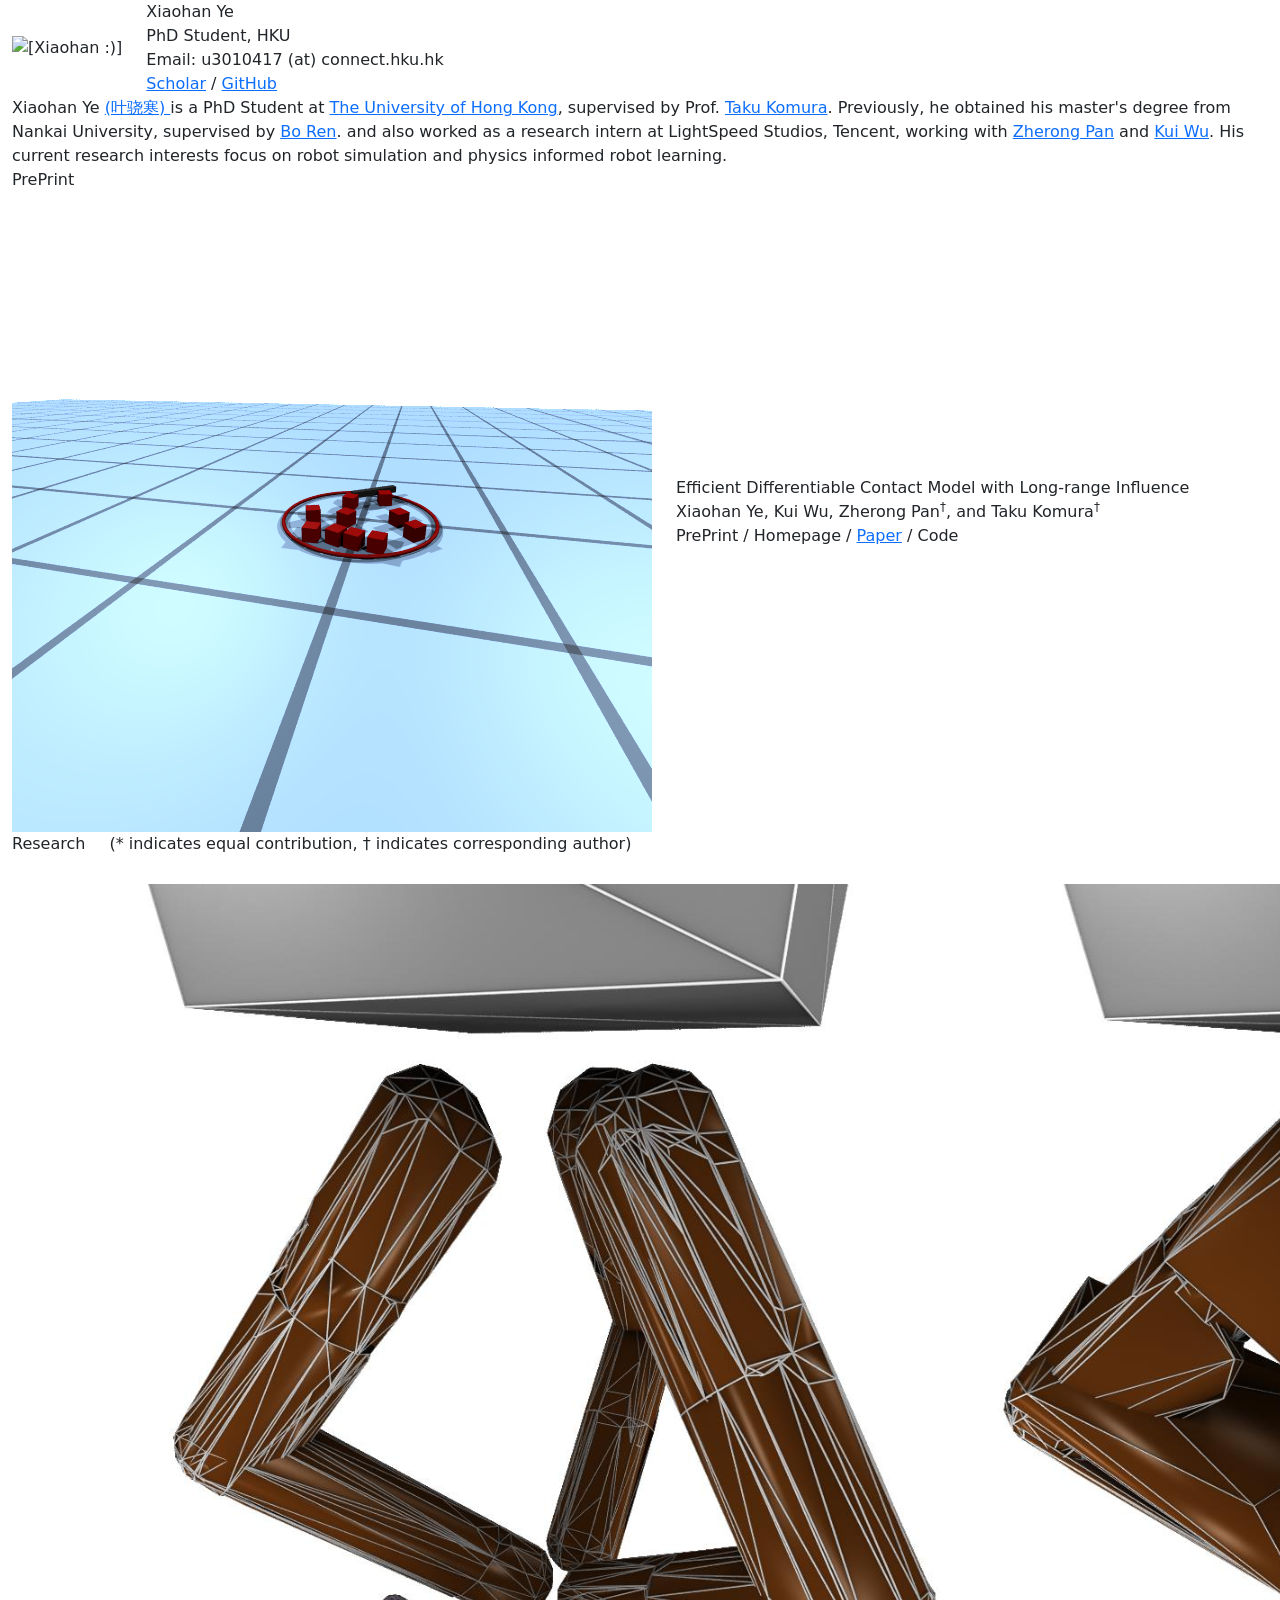
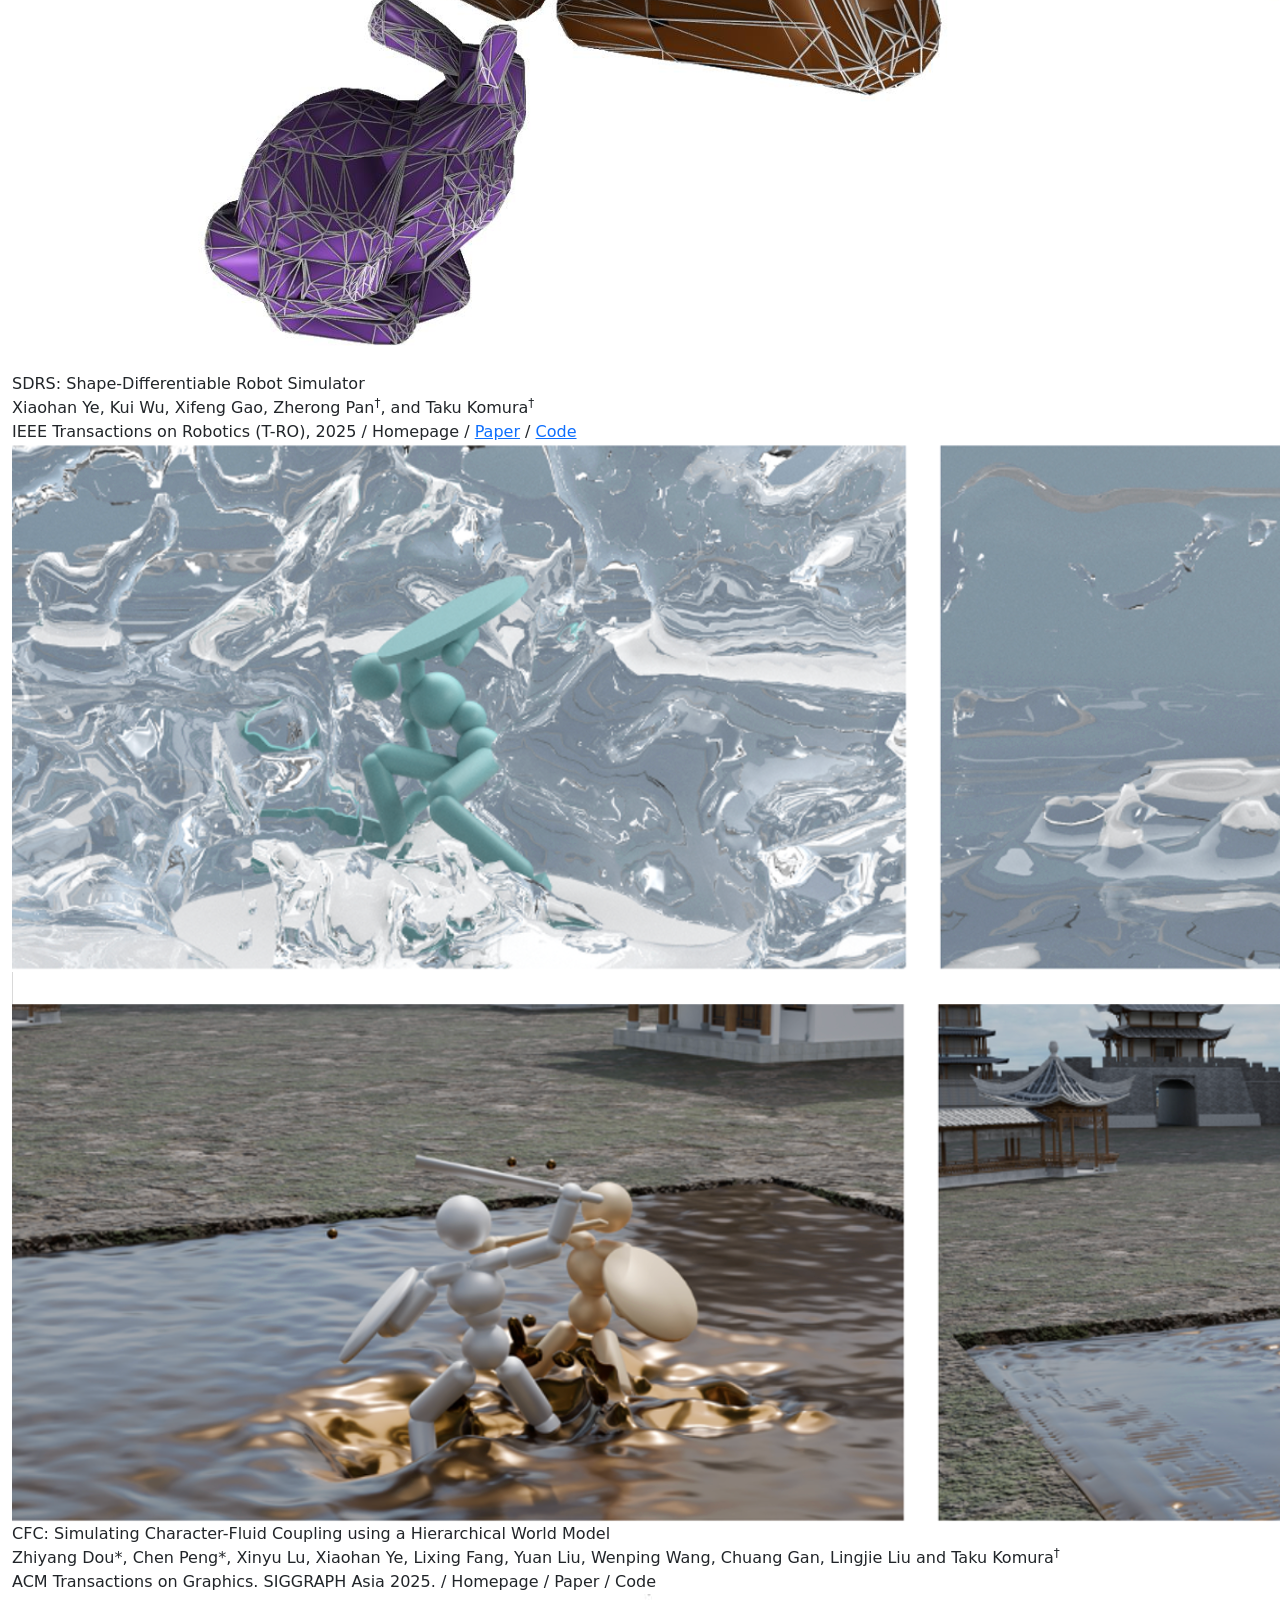
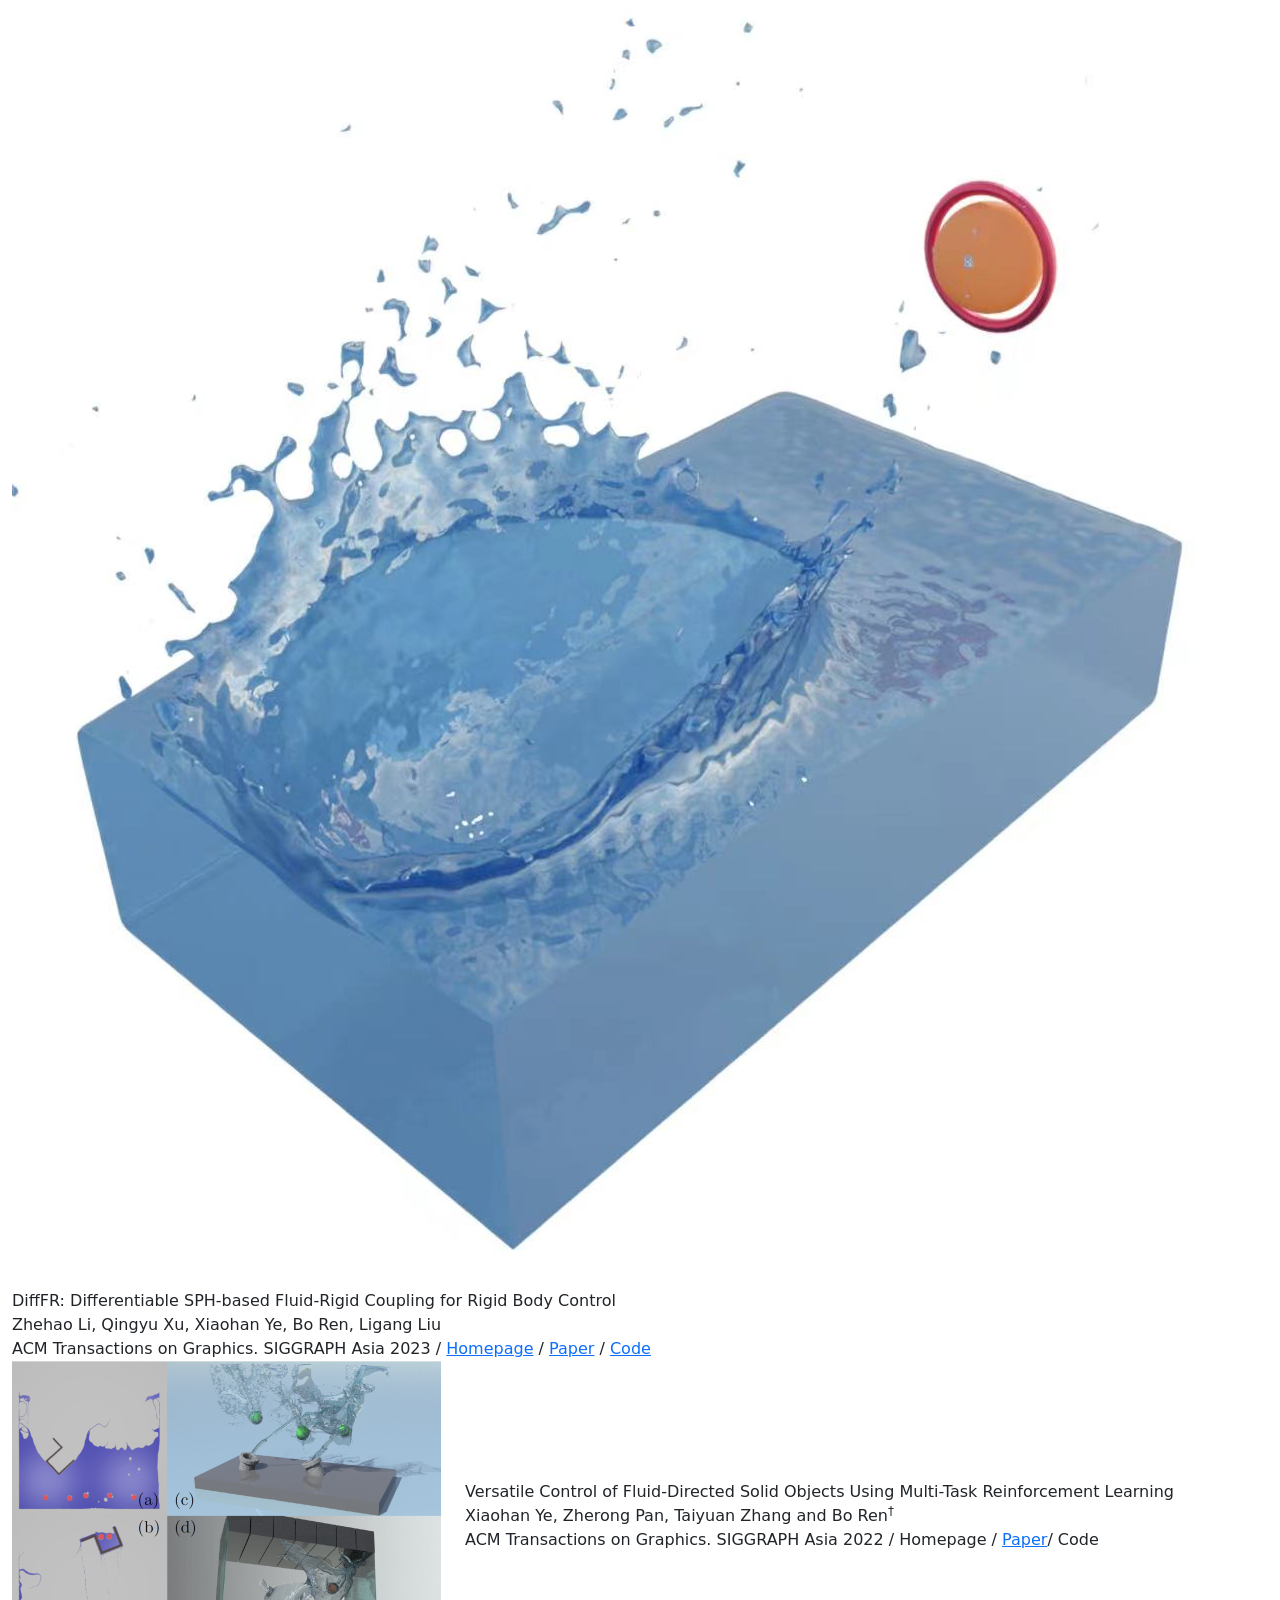
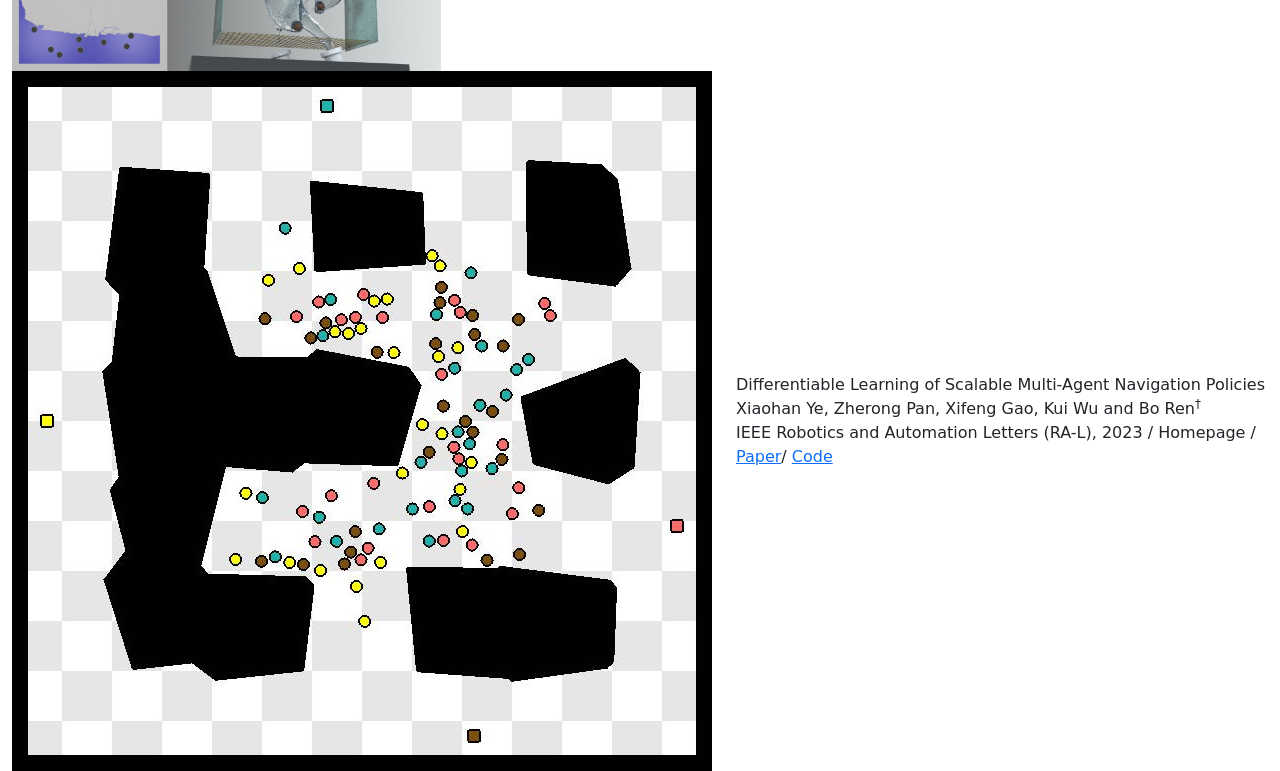
==== index.html @ a6c3bc92 "update" ====
<!doctype html>
<html lang="en">

<head>

  <!-- Required meta tags -->
  <meta charset="utf-8" />
  <!-- <meta http-equiv="X-UA-Compatible" content="IE=edge"> -->
  <meta name="viewport" content="width=device-width,initial-scale=1,shrink-to-fit=no">

  <meta name="description" content="Xiaohan Ye is a PhD Student at HKU.">
  <meta name="author" content="Xiaohan Ye">
  <meta name="keywords" content="Xiaohan Ye,Computer,Graphics,Machine,Learning,Physics,Robotics">

  <title>Xiaohan Ye</title>
<!-- Bootstrap CSS -->
  <link href="https://cdn.jsdelivr.net/npm/bootstrap@5.3.3/dist/css/bootstrap.min.css" rel="stylesheet" integrity="sha384-QWTKZyjpPEjISv5WaRU9OFeRpok6YctnYmDr5pNlyT2bRjXh0JMhjY6hW+ALEwIH" crossorigin="anonymous">

  <!-- Bootstrap Icons -->
  <link rel="stylesheet" href="https://cdn.jsdelivr.net/npm/bootstrap-icons@1.11.3/font/bootstrap-icons.min.css">

  <!-- Academicons -->
  <link rel="stylesheet" href="https://cdn.jsdelivr.net/gh/jpswalsh/academicons@1/css/academicons.min.css">

  <!-- My CSS -->
  <link href="css/style.css" rel="stylesheet">

  <!-- Bootstrap JS -->
  <script src="https://cdn.jsdelivr.net/npm/bootstrap@5.3.3/dist/js/bootstrap.bundle.min.js" integrity="sha384-YvpcrYf0tY3lHB60NNkmXc5s9fDVZLESaAA55NDzOxhy9GkcIdslK1eN7N6jIeHz" crossorigin="anonymous"></script>

  <!-- clipboard.js -->
  <script src="https://cdn.jsdelivr.net/npm/clipboard@2.0.11/dist/clipboard.min.js"></script>
</head>

<body>

  <div class="container-fluid">

    <!-- Home -->
    <div class="sec-wrapper home-wrapper" id="home">
      <div class="row align-items-center">
        <div class="col-sm-auto col-wrapper">
          <div id="profile-credit" class="picture">
            <img id="profile" src="assets/profile/pcxh1.webp" class="img-responsive" alt="[Xiaohan :)]"/>
            <!-- <div id="credit" class="credit">Photo by Lijie Chen</div> -->
          </div>
        </div>
        <div class="col-sm col-wrapper">
          <div class="description">
            <div class="name">Xiaohan Ye</div>
            <div>PhD Student, HKU</div>
            <div>Email: u3010417 (at) connect.hku.hk</div>
            <div class="social">
              <a href="https://scholar.google.com/citations?user=qlCkxlgAAAAJ&hl=zh-CN">Scholar</a> /
              <a href="https://github.com/XiaohanYE99">GitHub</a> 
            </div>
          </div>
        </div>
      </div>
    </div>
    <!-- Home -->

    <!-- Bio -->
    <div class="sec-wrapper bio-wrapper" id="bio">
      <!-- <div class="row section-head">
        <div class="col col-wrapper">
          <div class="section-title">Biography</div>
        </div>
      </div> -->
      <div class="row section-item">
        <div class="col col-wrapper">
          Xiaohan Ye
          <a class="info" data-bs-toggle="collapse" href="#name-content" id="name-trigger" title="Learn my name" onclick="return false">
            (<span class="zh-name">叶骁寒</span>)
          </a>
          is a PhD Student at <a href="https://www.hku.hk/">The University of Hong Kong</a>, 
          supervised by Prof. <a href="https://i.cs.hku.hk/~taku/">Taku Komura</a>.
          Previously, he obtained his master's degree from Nankai University, supervised by <a href="http://ren-bo.net/">Bo Ren</a>.
          and also worked as a research intern at LightSpeed Studios, Tencent, working with <a href="https://dyingbrain.github.io/">Zherong Pan</a>
          and <a href="https://kuiwuchn.github.io/">Kui Wu</a>.
          His current research interests focus on robot simulation and physics informed robot learning.
        </div>
      </div>
    </div>
    <!-- Bio -->

    <!-- PrePrint -->
    <div class="sec-wrapper pub-wrapper" id="pub">

      <div class="row section-head">
        <div class="col-md-auto col-wrapper">
          <div class="section-title">PrePrint</div>
        </div>
      </div>
    <!-- begin -->
      <div class="section-item">
        <div class="row align-items-center">
          <div class="col-xs-12 col-md-auto col-wrapper">
            <div class="figure">
                <img src="assets/LRI/LRI.webp" alt="[LRI]">
            </div>
          </div>
          <div class="col-xs-12 col-md col-wrapper">
            <div class="title">
                Efficient Differentiable Contact Model with Long-range Influence
            </div>
            <div class="link">
              <span class="venue">Xiaohan Ye</span>,
              Kui Wu,
              Zherong Pan<sup>†</sup>,
              and 
              Taku Komura<sup>†</sup>
            </div>
            <div class="link">
              <span class="venue">PrePrint</span> /
              Homepage /
              <a href="https://arxiv.org/abs/2509.20917">Paper</a> /
              Code
            </div>
          </div>
        </div>
      </div>
      <!-- end -->

    <!-- Research -->
    <div class="sec-wrapper pub-wrapper" id="pub">

      <div class="row section-head">
        <div class="col-md-auto col-wrapper">
          <div class="section-title">Research</div>
        </div>
        <div class="col-md section-sub col-wrapper">
          (* indicates equal contribution, † indicates corresponding author)
        </div>
      </div>

      <!-- begin -->
      <div class="section-item">
        <div class="row align-items-center">
          <div class="col-xs-12 col-md-auto col-wrapper">
            <div class="figure">
                <img src="assets/SDRS/SDRS.webp" alt="[SDRS]">
            </div>
          </div>
          <div class="col-xs-12 col-md col-wrapper">
            <div class="title">
                SDRS: Shape-Differentiable Robot Simulator
            </div>
            <div class="link">
              <span class="venue">Xiaohan Ye</span>,
              Kui Wu,
              Xifeng Gao,
              Zherong Pan<sup>†</sup>,
              and 
              Taku Komura<sup>†</sup>
            </div>
            <div class="link">
              <span class="venue">IEEE Transactions on Robotics (T-RO), 2025</span> /
              Homepage /
              <a href="https://arxiv.org/abs/2412.19127">Paper</a> /
              <a href="https://bitbucket.org/runningblade/libdifferentiable/src/ConvexHullPBAD/">Code</a>
            </div>
          </div>
        </div>
      </div>
      <!-- end -->

      <!-- begin -->
      <div class="section-item">
        <div class="row align-items-center">
          <div class="col-xs-12 col-md-auto col-wrapper">
            <div class="figure">
                <img src="assets/CFC/CFC.webp" alt="[CFC]">
            </div>
          </div>
          <div class="col-xs-12 col-md col-wrapper">
            <div class="title">
                CFC: Simulating Character-Fluid Coupling using a Hierarchical World Model
            </div>
            <div class="link">
              Zhiyang Dou*, Chen Peng*, Xinyu Lu, <span class="venue">Xiaohan Ye</span>, Lixing Fang, Yuan Liu, Wenping Wang, Chuang Gan, Lingjie Liu
              and Taku Komura<sup>†</sup>
            </div>
            <div class="link">
              <span class="venue">ACM Transactions on Graphics. SIGGRAPH Asia 2025.</span> /
              Homepage /
              Paper /
              Code
            </div>
          </div>
        </div>
      </div>
      <!-- end -->

      <!-- begin -->
      <div class="section-item">
        <div class="row align-items-center">
          <div class="col-xs-12 col-md-auto col-wrapper">
            <div class="figure">
                <img src="assets/DIFFFR/tt.webp" alt="[DIFFFR]">
            </div>
          </div>
          <div class="col-xs-12 col-md col-wrapper">
            <div class="title">
                DiffFR: Differentiable SPH-based Fluid-Rigid Coupling for Rigid Body Control
            </div>
            <div class="link">
              Zhehao Li, Qingyu Xu, <span class="venue">Xiaohan Ye</span>, Bo Ren, Ligang Liu
            </div>
            <div class="link">
              <span class="venue">ACM Transactions on Graphics. SIGGRAPH Asia 2023</span> /
              <a href="https://zhehaoli1999.github.io/DiffFR/">Homepage</a> /
              <a href="https://zhehaoli1999.github.io/DiffFR/files/DiffFR-compressed.pdf">Paper</a> /
              <a href="https://github.com/zhehaoli1999/DiffFR">Code</a>
            </div>
          </div>
        </div>
      </div>
      <!-- end -->

      <!-- begin -->
      <div class="section-item">
        <div class="row align-items-center">
          <div class="col-xs-12 col-md-auto col-wrapper">
            <div class="figure">
                <img src="assets/FluidRL/tt.png" alt="[FLUID]">
            </div>
          </div>
          <div class="col-xs-12 col-md col-wrapper">
            <div class="title">
                Versatile Control of Fluid-Directed Solid Objects Using Multi-Task Reinforcement Learning
            </div>
            <div class="link">
              <span class="venue">Xiaohan Ye</span>, Zherong Pan, Taiyuan Zhang 
              and Bo Ren<sup>†</sup>
            </div>
            <div class="link">
              <span class="venue">ACM Transactions on Graphics. SIGGRAPH Asia 2022</span> /
              Homepage /
              <a href="FluidRL/yxh_2022tog.pdf" target="_blank">Paper</a>/
              Code
            </div>
          </div>
        </div>
      </div>
      <!-- end -->

      <!-- begin -->
      <div class="section-item">
        <div class="row align-items-center">
          <div class="col-xs-12 col-md-auto col-wrapper">
            <div class="figure">
                <img src="assets/DIFFMA/yxh_RAL2023.webp" alt="[DIFFMA]">
            </div>
          </div>
          <div class="col-xs-12 col-md col-wrapper">
            <div class="title">
              Differentiable Learning of Scalable Multi-Agent Navigation Policies
            </div>
            <div class="link">
              <span class="venue">Xiaohan Ye</span>, Zherong Pan, Xifeng Gao, Kui Wu 
              and Bo Ren<sup>†</sup>
            </div>
            <div class="link">
              <span class="venue">IEEE Robotics and Automation Letters (RA-L), 2023</span> /
              Homepage /
              <a href="DIFFMA/yxh_RAL2023.pdf" target="_blank">Paper</a>/
              <a href="https://github.com/XiaohanYE99/kernel-based-navigation">Code</a>
            </div>
          </div>
        </div>
      </div>
      <!-- end -->
</body>
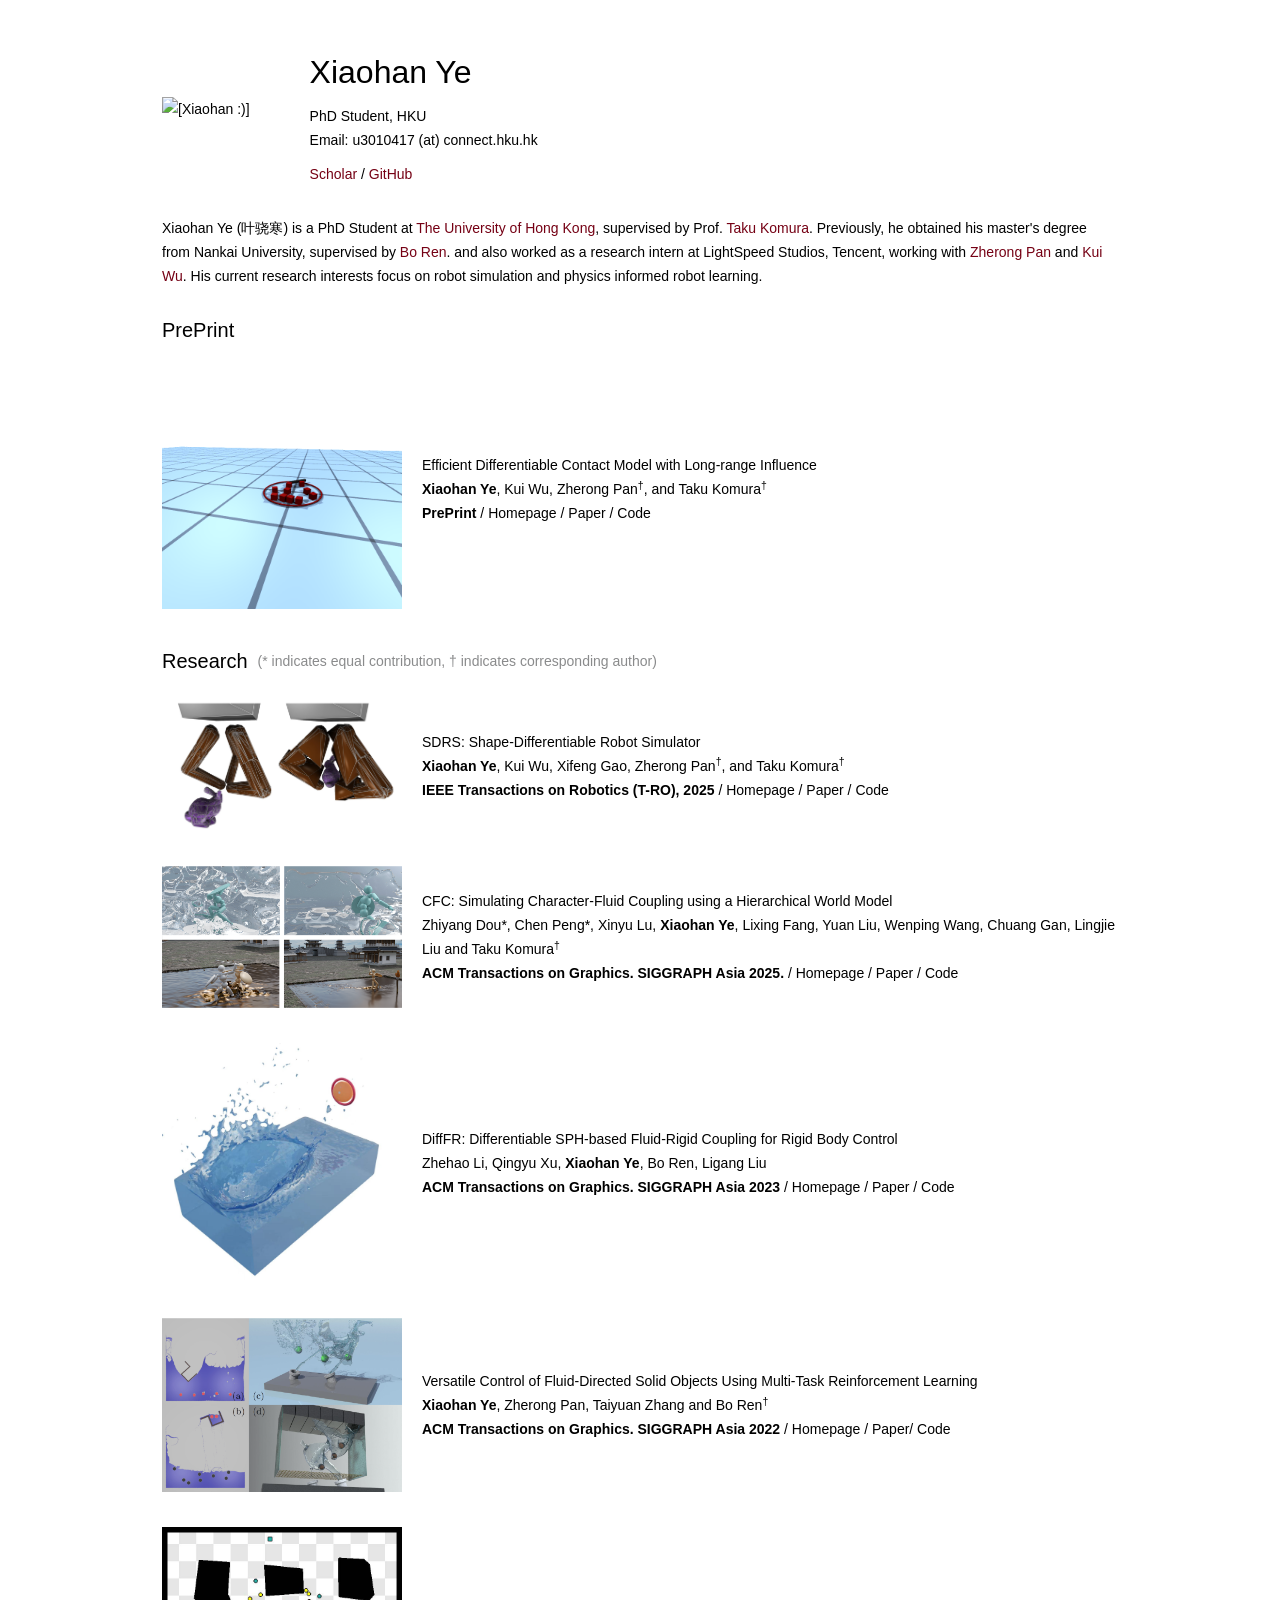
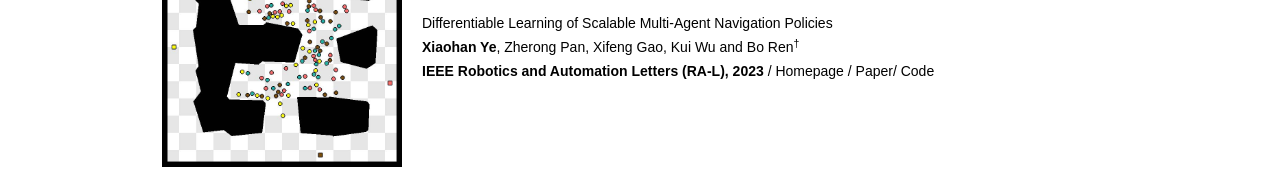
==== commit 760a05dc: "update" ====
--- a/index.html
+++ b/index.html
@@ -5,14 +5,53 @@
 
   <!-- Required meta tags -->
   <meta charset="utf-8" />
-  <!-- <meta http-equiv="X-UA-Compatible" content="IE=edge"> -->
   <meta name="viewport" content="width=device-width,initial-scale=1,shrink-to-fit=no">
 
-  <meta name="description" content="Xiaohan Ye is a PhD Student at HKU.">
+  <title>Xiaohan Ye | PhD Student at HKU – Robotics, Physics Simulation</title>
+  <meta name="description" content="Xiaohan Ye (叶骁寒) is a PhD student at The University of Hong Kong. Research on differentiable robot simulation, physics-based animation, contact mechanics, and robot co-design.">
   <meta name="author" content="Xiaohan Ye">
-  <meta name="keywords" content="Xiaohan Ye,Computer,Graphics,Machine,Learning,Physics,Robotics">
-
-  <title>Xiaohan Ye</title>
+  <meta name="keywords" content="Xiaohan Ye, 叶骁寒, HKU, robot simulation, differentiable simulation, SDRS, contact mechanics, physics simulation, computer graphics, robotics, co-design">
+  <meta name="robots" content="index, follow">
+
+  <!-- Canonical URL — 改成你的实际托管地址 -->
+  <link rel="canonical" href="https://xiaohanye99.github.io/">
+
+  <!-- Open Graph (Facebook / LinkedIn / etc.) -->
+  <meta property="og:type" content="website">
+  <meta property="og:title" content="Xiaohan Ye – PhD Student at HKU">
+  <meta property="og:description" content="Research on differentiable robot simulation, contact mechanics, and physics-informed robot learning.">
+  <meta property="og:url" content="https://xiaohanye99.github.io/">
+  <meta property="og:image" content="https://xiaohanye99.github.io/assets/profile/pcxh1.webp">
+  <meta property="og:site_name" content="Xiaohan Ye">
+
+  <!-- Twitter Card -->
+  <meta name="twitter:card" content="summary">
+  <meta name="twitter:title" content="Xiaohan Ye – PhD Student at HKU">
+  <meta name="twitter:description" content="Research on differentiable robot simulation, contact mechanics, and physics-informed robot learning.">
+  <meta name="twitter:image" content="https://xiaohanye99.github.io/assets/profile/pcxh1.webp">
+
+  <!-- Structured Data (JSON-LD) for Google -->
+  <script type="application/ld+json">
+  {
+    "@context": "https://schema.org",
+    "@type": "Person",
+    "name": "Xiaohan Ye",
+    "alternateName": "叶骁寒",
+    "url": "https://xiaohanye99.github.io/",
+    "image": "https://xiaohanye99.github.io/assets/profile/pcxh1.webp",
+    "jobTitle": "PhD Student",
+    "affiliation": {
+      "@type": "Organization",
+      "name": "The University of Hong Kong",
+      "url": "https://www.hku.hk/"
+    },
+    "sameAs": [
+      "https://scholar.google.com/citations?user=qlCkxlgAAAAJ",
+      "https://github.com/XiaohanYE99"
+    ],
+    "knowsAbout": ["Robot Simulation", "Differentiable Physics", "Contact Mechanics", "Computer Graphics"]
+  }
+  </script>
 <!-- Bootstrap CSS -->
   <link href="https://cdn.jsdelivr.net/npm/bootstrap@5.3.3/dist/css/bootstrap.min.css" rel="stylesheet" integrity="sha384-QWTKZyjpPEjISv5WaRU9OFeRpok6YctnYmDr5pNlyT2bRjXh0JMhjY6hW+ALEwIH" crossorigin="anonymous">
 
@@ -271,6 +310,15 @@
         </div>
       </div>
       <!-- end -->
+
+    </div>
+    <!-- /pub-wrapper Research -->
+
+    </div>
+    <!-- /pub-wrapper PrePrint -->
+
+  </div>
+  <!-- /container-fluid -->
+
 </body>
-
-
+</html>
--- a/css/style.css
+++ b/css/style.css
@@ -0,0 +1,456 @@
+:root {
+  --cardinal: #750014;
+  --very-light-cardinal: #fff2f4;
+  --light-cardinal: #ff94a4;
+  --dark-cardinal: #200000;
+  --very-light-gray: #f1f1f1;
+  --light-gray: #c2c0bf;
+  --dark-gray: #8a8b8c;
+  --very-dark-gray: #2d2d2d;
+
+  --text: black;
+  --background: white;
+
+  --night-text: white;
+  --night-background: #121414;
+
+  --page-width: 1000px;
+
+  --font-size: 14px;
+  --mobile-font-size: 16px;
+
+  --line-height: 24px;
+  --mobile-line-height: 26px;
+
+  --section-title-font-size: 20px;
+  --mobile-section-title-font-size: 22px;
+
+  --name-font-size: 32px;
+
+  --code-font-size: 12px;
+  --code-line-height: 18px;
+}
+
+@font-face {
+  font-family: 'Lato';
+  src: url('../fonts/lato/Lato-Regular.woff2') format('woff2');
+  font-style: normal;
+  font-weight: normal;
+  text-rendering: optimizeLegibility;
+}
+
+@font-face {
+  font-family: 'Lato';
+  src: url('../fonts/lato/Lato-Bold.woff2') format('woff2');
+  font-style: normal;
+  font-weight: bold;
+  text-rendering: optimizeLegibility;
+}
+
+body {
+  font-family: "Lato", "Helvetica Neue", Ubuntu, Arial, PingFang, SimHei, sans-serif;
+  font-size: var(--font-size);
+  line-height: var(--line-height);
+  color: var(--text);
+  font-weight: normal;
+  background: var(--background);
+}
+
+@media (prefers-color-scheme: dark) {
+  body {
+    color: var(--night-text);
+    background: var(--night-background);
+  }
+}
+
+.blockquote {
+  font-size: var(--font-size);
+  line-height: var(--line-height);
+}
+
+body .container,
+body .container-fluid {
+  max-width: var(--page-width);
+}
+
+body .row {
+  margin-left: 0;
+  margin-right: 0;
+  padding-left: 0;
+  padding-right: 0;
+}
+
+b.zh {
+  font-weight: 900;
+}
+
+a,
+a:hover,
+.highlight {
+  color: var(--cardinal);
+}
+
+@media (prefers-color-scheme: dark) {
+  a,
+  a:hover,
+  .highlight {
+    color: var(--light-cardinal);
+  }
+}
+
+a {
+  text-decoration: none;
+  transition: color 0.1s ease-in-out, border-color 0.1s ease-in-out;
+}
+
+a:hover {
+  text-decoration: underline;
+}
+
+.highlight {
+  font-weight: bold;
+}
+
+.section-item {
+  margin-top: 20px;
+}
+
+.section-head {
+  margin-top: 30px;
+}
+
+.section-title {
+  font-weight: normal;
+  font-size: var(--section-title-font-size);
+  line-height: var(--line-height);
+  display: inline-block;
+}
+
+.col-wrapper {
+  padding-left: 10px;
+  padding-right: 10px;
+}
+
+.sec-wrapper {
+  margin-top: 30px;
+}
+
+.section-sub {
+  font-size: var(--font-size);
+  line-height: var(--line-height);
+  color: var(--dark-gray);
+}
+
+.representative {
+  background-color: var(--very-light-cardinal);
+  border-radius: 2px;
+}
+
+@media (prefers-color-scheme: dark) {
+  .representative {
+    background-color: var(--dark-cardinal);
+  }
+}
+
+@media (max-width: 767.98px) {
+  body {
+    font-size: var(--mobile-font-size);
+    line-height: var(--mobile-line-height);
+  }
+
+  .blockquote {
+    font-size: var(--mobile-font-size);
+    line-height: var(--mobile-line-height);
+  }
+
+  .section-title {
+    font-size: var(--mobile-section-title-font-size);
+    line-height: var(--mobile-line-height);
+  }
+}
+
+@media (min-width: 768px) {
+  .section-sub {
+    padding-left: 0;
+  }
+}
+
+/*-----------------
+ * Home
+ *-----------------*/
+
+.home-wrapper .picture img {
+  width: 100%;
+  max-width: 200px;
+  margin-right: 40px;
+}
+
+.home-wrapper .description {
+  margin-top: 30px;
+}
+
+.home-wrapper .description .name {
+  font-size: var(--name-font-size);
+  margin-bottom: 20px;
+}
+
+.home-wrapper .social {
+  margin-top: 10px;
+  margin-bottom: 0;
+  padding: 0;
+}
+
+/*------------------
+ * Bio
+ *------------------*/
+
+.bio-wrapper .info,
+.bio-wrapper .info:hover {
+  color: var(--text);
+  text-decoration: none;
+}
+
+@media (prefers-color-scheme: dark) {
+  .bio-wrapper .info,
+  .bio-wrapper .info:hover {
+    color: var(--night-text);
+  }
+}
+
+.bio-wrapper .zh-name:hover {
+  text-decoration: none;
+  border-bottom: 1.5px dashed currentColor;
+}
+
+.bio-wrapper .name-icon {
+  margin-left: -3px;
+  margin-right: -3px;
+}
+
+/*------------------
+ * Name
+ *------------------*/
+
+.name-wrapper .zh-a,
+.name-wrapper .zh-a:hover {
+  color: var(--text);
+  text-decoration: none;
+  border-bottom: 1.5px dashed currentColor;
+}
+
+@media (prefers-color-scheme: dark) {
+  .name-wrapper .zh-a,
+  .name-wrapper .zh-a:hover {
+    color: var(--night-text);
+  }
+}
+
+.name-wrapper .blockquote-footer {
+  font-size: var(--font-size);
+  line-height: var(--line-height);
+  margin-top: 0;
+  color: var(--dark-gray);
+}
+
+.name-wrapper .blockquote-footer .zh-a,
+.name-wrapper .blockquote-footer .zh-a:hover,
+.name-wrapper .blockquote-footer .en-a,
+.name-wrapper .blockquote-footer .en-a:hover {
+  color: currentColor;
+}
+
+.name-wrapper .blockquote-footer .en-a,
+.name-wrapper .blockquote-footer .en-a:hover {
+  text-decoration: underline;
+  border-bottom: none;
+}
+
+/*------------------
+ * Publications
+ *------------------*/
+
+.pub-wrapper .section-item {
+  margin-top: 15px;
+  padding-top: 10px;
+  padding-bottom: 10px;
+}
+
+.pub-wrapper a {
+  color: var(--text);
+}
+
+@media (prefers-color-scheme: dark) {
+  .pub-wrapper a {
+    color: var(--night-text);
+  }
+}
+
+.pub-wrapper .title a {
+  font-weight: bold;
+}
+
+.pub-wrapper .link .venue {
+  font-weight: bold;
+}
+
+.pub-wrapper .authors {
+  color: var(--dark-gray);
+}
+
+.pub-wrapper .authors a {
+  color: var(--dark-gray);
+}
+
+.pub-wrapper .authors me {
+  font-weight: bold;
+}
+
+.pub-wrapper .figure img {
+  max-width: 240px;
+  width: 100%;
+}
+
+@media (max-width: 767.98px) {
+  .pub-wrapper .figure {
+    margin-bottom: 10px;
+  }
+}
+
+/*------------------
+ * Bibtex
+ *------------------*/
+
+.snippet {
+  position: relative;
+  background: var(--very-light-gray);
+  font-size: var(--code-font-size);
+  line-height: var(--code-line-height);
+  margin-top: 10px;
+  margin-bottom: 0;
+  border-radius: 2px;
+}
+
+@media (prefers-color-scheme: dark) {
+  .snippet {
+    background: var(--very-dark-gray);
+  }
+}
+
+.representative .snippet {
+  background: var(--background);
+}
+
+@media (prefers-color-scheme: dark) {
+  .representative .snippet {
+    background: var(--night-background);
+  }
+}
+
+.snippet .btn {
+  transition: opacity 0.1s ease-in-out, border-color 0.1s ease-in-out;
+  opacity: 0.9;
+  padding: 0.5px 4px;
+  position: absolute;
+  right: 4px;
+  top: 4px;
+  font-size: 14px;
+  line-height: 21px;
+  background-color: var(--background);
+  border: 2px solid var(--light-gray);
+  border-radius: 2px;
+  color: var(--text);
+}
+
+@media (prefers-color-scheme: dark) {
+  .snippet .btn {
+    background-color: var(--night-background);
+    border-color: var(--dark-gray);
+    color: var(--night-text);
+  }
+}
+
+.snippet .btn:hover {
+  opacity: 1;
+  background-color: var(--background);
+  border-color: var(--dark-gray);
+}
+
+@media (prefers-color-scheme: dark) {
+  .snippet .btn:hover {
+    background-color: var(--night-background);
+    border-color: var(--light-gray);
+  }
+}
+
+.snippet .btn:active {
+  opacity: 1;
+  background-color: var(--very-light-gray);
+  border-color: var(--dark-gray);
+}
+
+@media (prefers-color-scheme: dark) {
+  .snippet .btn:active {
+    background-color: var(--very-dark-gray);
+    border-color: var(--light-gray);
+  }
+}
+
+.snippet code {
+  display: block;
+  overflow-x: auto;
+}
+
+/*------------------
+ * Experience
+ *------------------*/
+
+.exp-wrapper .title a {
+  font-weight: bold;
+}
+
+.exp-wrapper a,
+.exp-wrapper a:hover {
+  color: var(--text);
+}
+
+@media (prefers-color-scheme: dark) {
+  .exp-wrapper a,
+  .exp-wrapper a:hover {
+    color: var(--night-text);
+  }
+}
+
+.exp-wrapper .time {
+  text-align: right;
+}
+
+.exp-wrapper .location {
+  color: var(--dark-gray);
+}
+
+@media (max-width: 767.98px) {
+  .exp-wrapper .time {
+    text-align: left;
+    color: var(--dark-gray);
+  }
+
+  .exp-wrapper .location {
+    display: none;
+  }
+}
+
+/*------------------
+ * Footer
+ *------------------*/
+
+.citation {
+  font-size: var(--code-font-size);
+  line-height: var(--code-line-height);
+  margin-top: 40px;
+  margin-bottom: 30px;
+  color: var(--dark-gray);
+}
+
+.citation p {
+  margin-bottom: 0;
+}
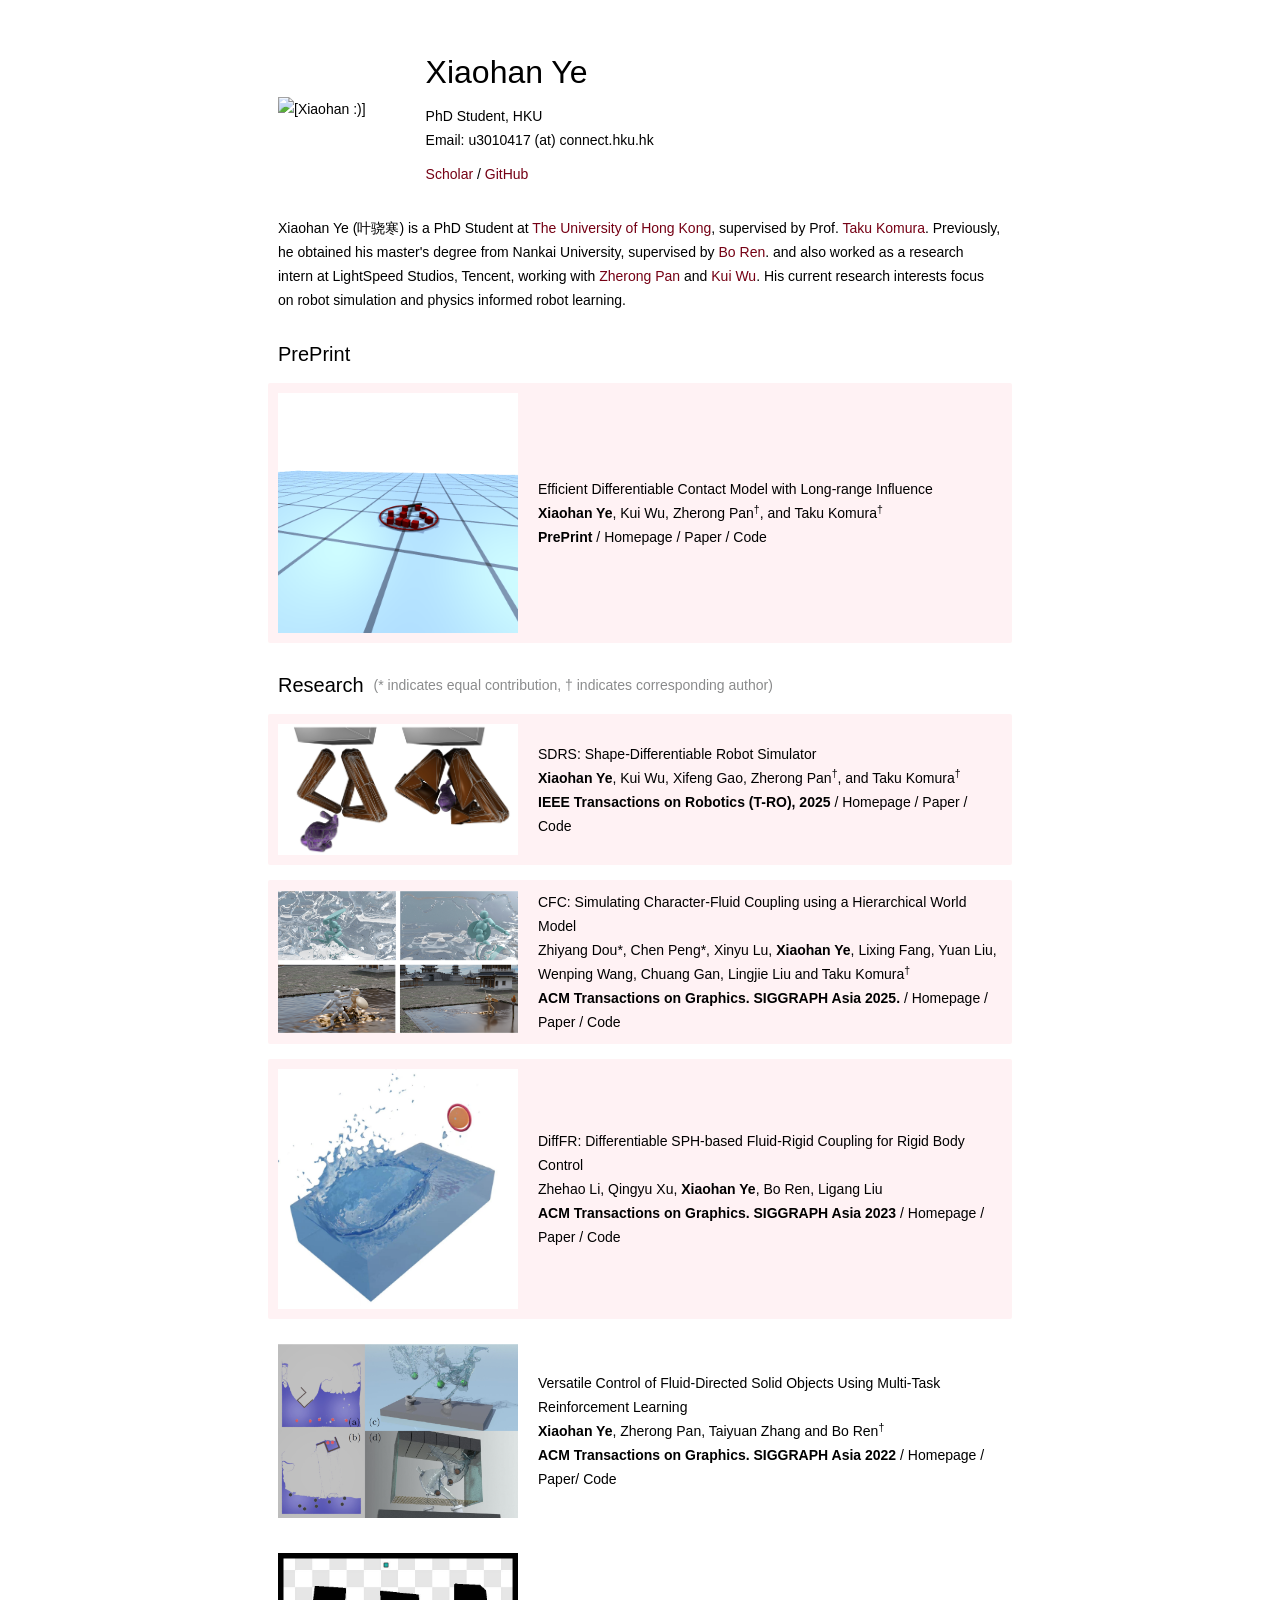
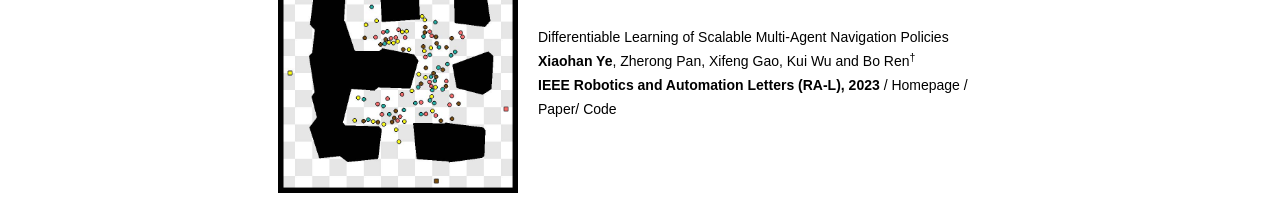
==== commit 91586a06: "update" ====
--- a/index.html
+++ b/index.html
@@ -132,7 +132,7 @@
         </div>
       </div>
     <!-- begin -->
-      <div class="section-item">
+      <div class="section-item representative">
         <div class="row align-items-center">
           <div class="col-xs-12 col-md-auto col-wrapper">
             <div class="figure">
@@ -174,7 +174,7 @@
       </div>
 
       <!-- begin -->
-      <div class="section-item">
+      <div class="section-item representative">
         <div class="row align-items-center">
           <div class="col-xs-12 col-md-auto col-wrapper">
             <div class="figure">
@@ -205,7 +205,7 @@
       <!-- end -->
 
       <!-- begin -->
-      <div class="section-item">
+      <div class="section-item representative">
         <div class="row align-items-center">
           <div class="col-xs-12 col-md-auto col-wrapper">
             <div class="figure">
@@ -232,7 +232,7 @@
       <!-- end -->
 
       <!-- begin -->
-      <div class="section-item">
+      <div class="section-item representative">
         <div class="row align-items-center">
           <div class="col-xs-12 col-md-auto col-wrapper">
             <div class="figure">
--- a/css/style.css
+++ b/css/style.css
@@ -14,7 +14,7 @@
   --night-text: white;
   --night-background: #121414;
 
-  --page-width: 1000px;
+  --page-width: 768px;
 
   --font-size: 14px;
   --mobile-font-size: 16px;
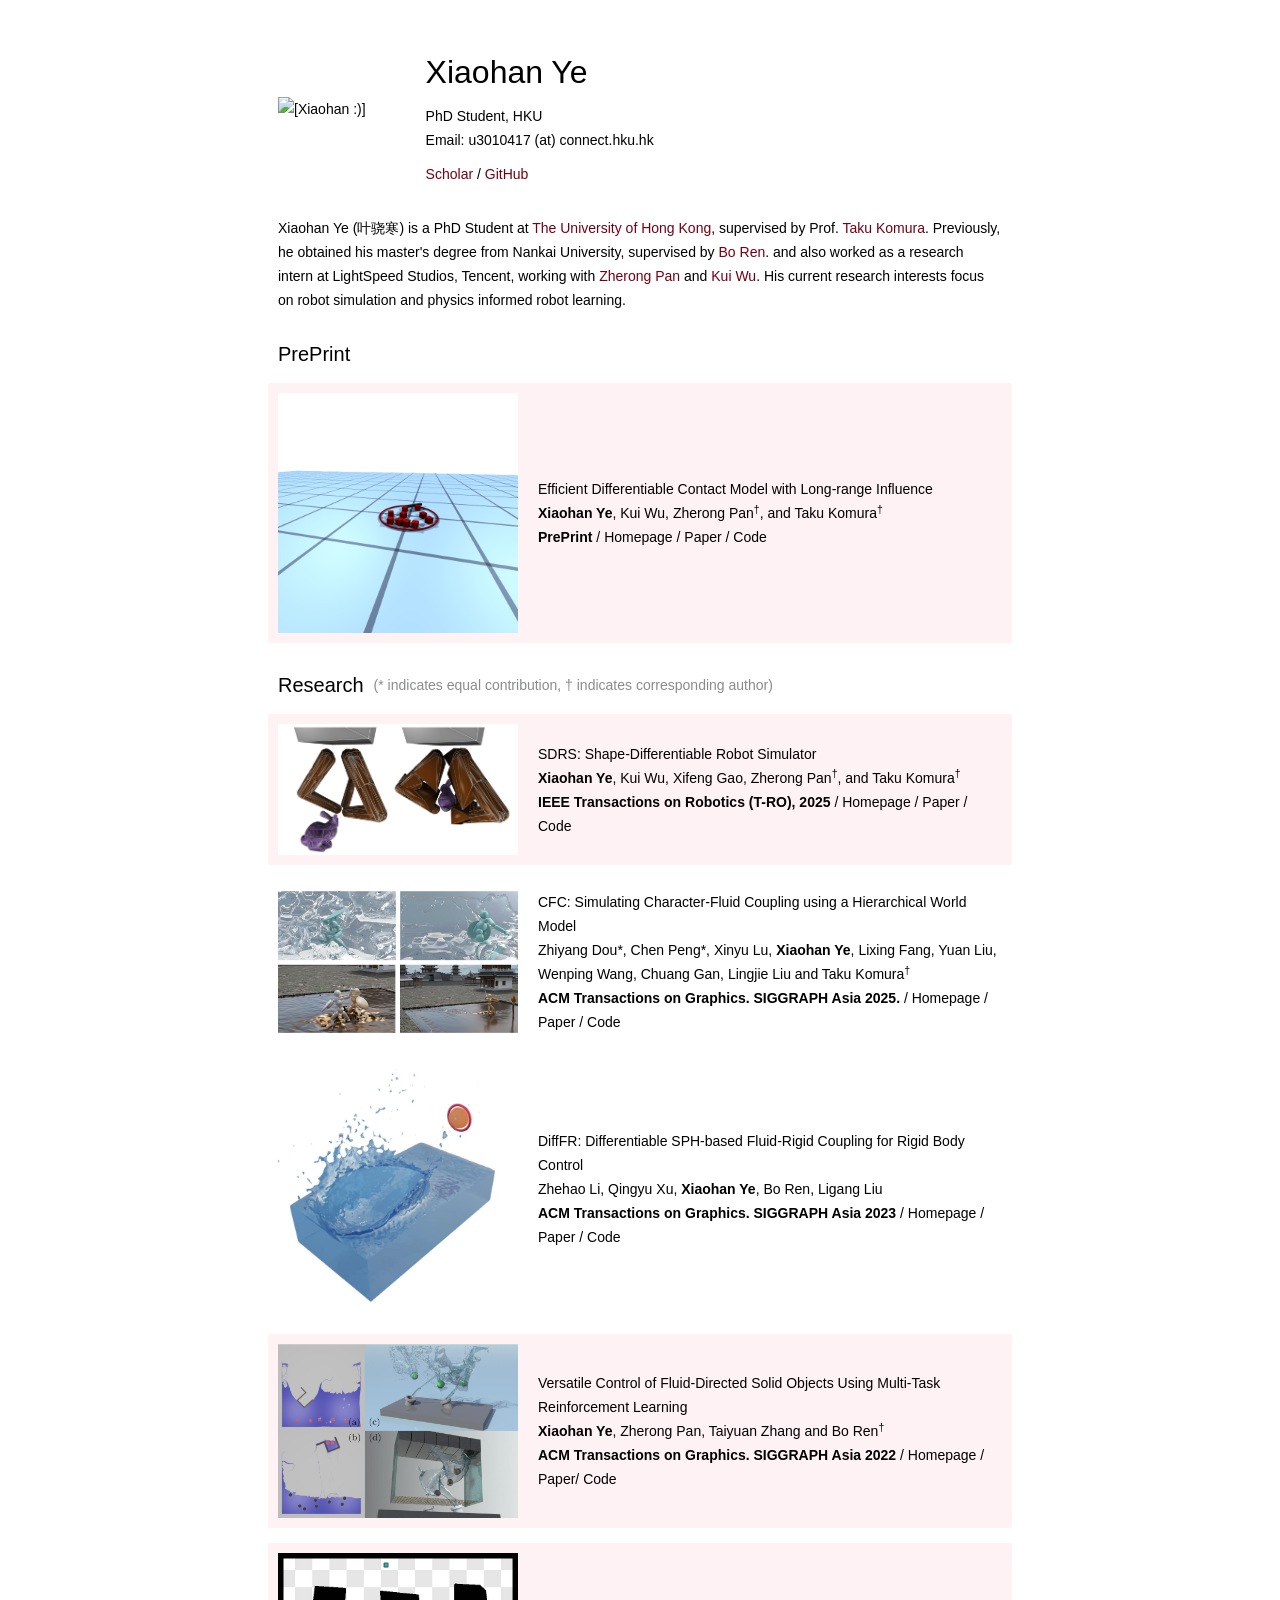
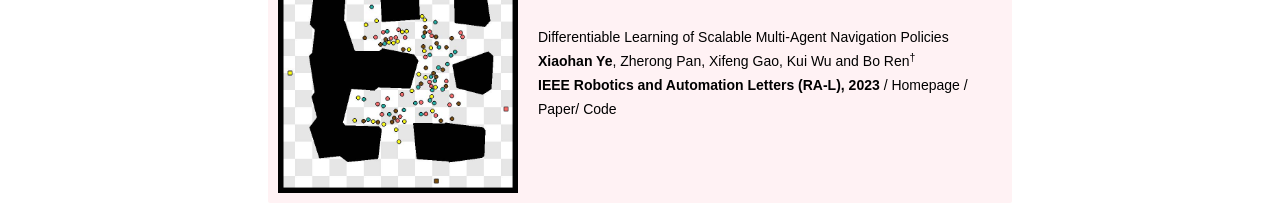
==== commit af175f77: "update" ====
--- a/index.html
+++ b/index.html
@@ -205,7 +205,7 @@
       <!-- end -->
 
       <!-- begin -->
-      <div class="section-item representative">
+      <div class="section-item">
         <div class="row align-items-center">
           <div class="col-xs-12 col-md-auto col-wrapper">
             <div class="figure">
@@ -232,7 +232,7 @@
       <!-- end -->
 
       <!-- begin -->
-      <div class="section-item representative">
+      <div class="section-item">
         <div class="row align-items-center">
           <div class="col-xs-12 col-md-auto col-wrapper">
             <div class="figure">
@@ -258,7 +258,7 @@
       <!-- end -->
 
       <!-- begin -->
-      <div class="section-item">
+      <div class="section-item representative">
         <div class="row align-items-center">
           <div class="col-xs-12 col-md-auto col-wrapper">
             <div class="figure">
@@ -285,7 +285,7 @@
       <!-- end -->
 
       <!-- begin -->
-      <div class="section-item">
+      <div class="section-item representative">
         <div class="row align-items-center">
           <div class="col-xs-12 col-md-auto col-wrapper">
             <div class="figure">
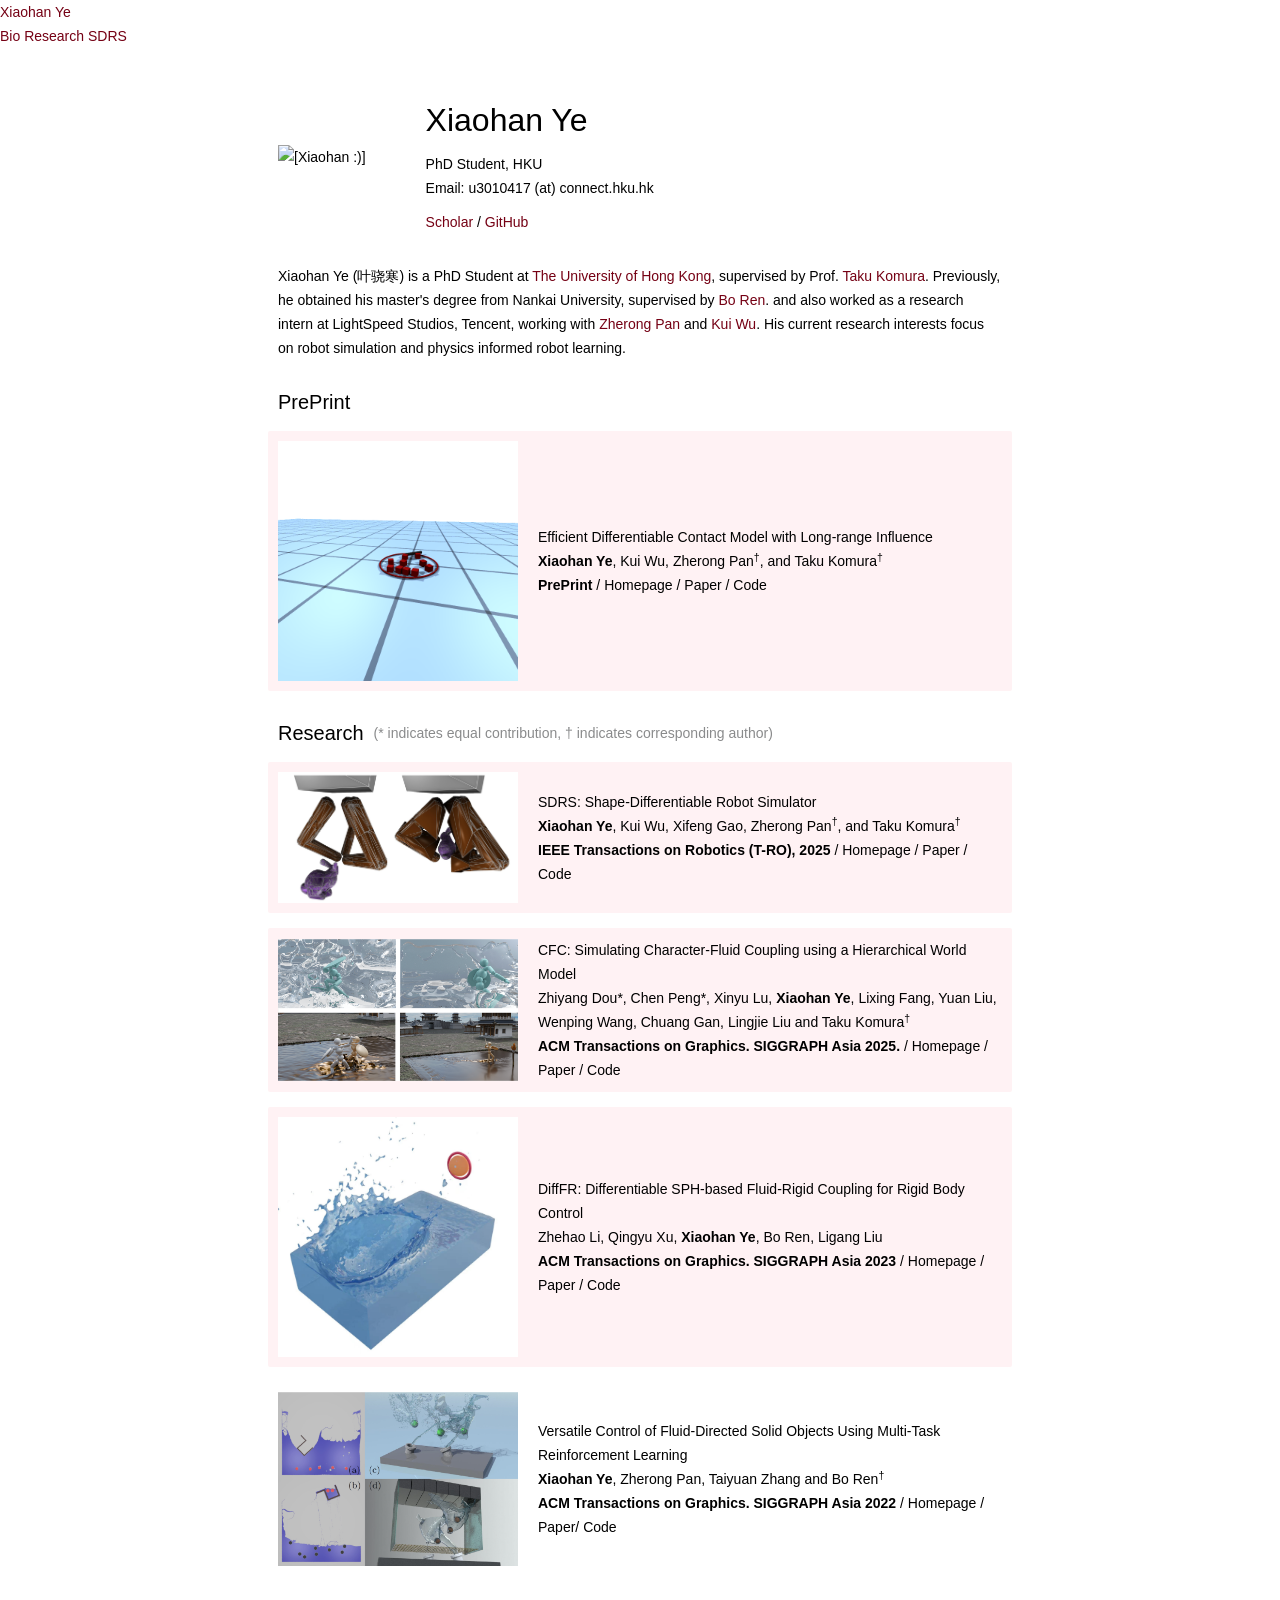
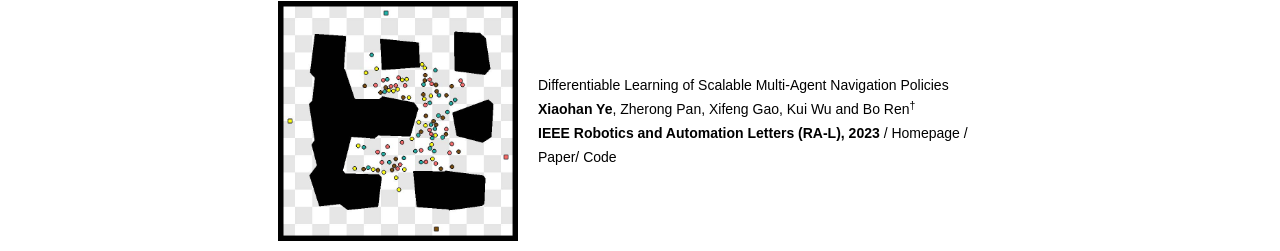
==== commit 5a02ea46: "add sdrs" ====
--- a/index.html
+++ b/index.html
@@ -73,6 +73,17 @@
 
 <body>
 
+  <nav class="site-nav">
+    <div class="site-nav-inner">
+      <a href="#home" class="site-brand">Xiaohan Ye</a>
+      <div class="site-links">
+        <a href="#bio">Bio</a>
+        <a href="#pub">Research</a>
+        <a href="sdrs/">SDRS</a>
+      </div>
+    </div>
+  </nav>
+
   <div class="container-fluid">
 
     <!-- Home -->
@@ -195,7 +206,7 @@
             </div>
             <div class="link">
               <span class="venue">IEEE Transactions on Robotics (T-RO), 2025</span> /
-              Homepage /
+              <a href="sdrs/">Homepage</a> /
               <a href="https://arxiv.org/abs/2412.19127">Paper</a> /
               <a href="https://bitbucket.org/runningblade/libdifferentiable/src/ConvexHullPBAD/">Code</a>
             </div>
@@ -205,7 +216,7 @@
       <!-- end -->
 
       <!-- begin -->
-      <div class="section-item">
+      <div class="section-item representative">
         <div class="row align-items-center">
           <div class="col-xs-12 col-md-auto col-wrapper">
             <div class="figure">
@@ -232,7 +243,7 @@
       <!-- end -->
 
       <!-- begin -->
-      <div class="section-item">
+      <div class="section-item representative">
         <div class="row align-items-center">
           <div class="col-xs-12 col-md-auto col-wrapper">
             <div class="figure">
@@ -258,7 +269,7 @@
       <!-- end -->
 
       <!-- begin -->
-      <div class="section-item representative">
+      <div class="section-item">
         <div class="row align-items-center">
           <div class="col-xs-12 col-md-auto col-wrapper">
             <div class="figure">
@@ -285,7 +296,7 @@
       <!-- end -->
 
       <!-- begin -->
-      <div class="section-item representative">
+      <div class="section-item">
         <div class="row align-items-center">
           <div class="col-xs-12 col-md-auto col-wrapper">
             <div class="figure">
@@ -319,6 +330,6 @@
 
   </div>
   <!-- /container-fluid -->
-
+  <script src="js/script.js"></script>
 </body>
 </html>
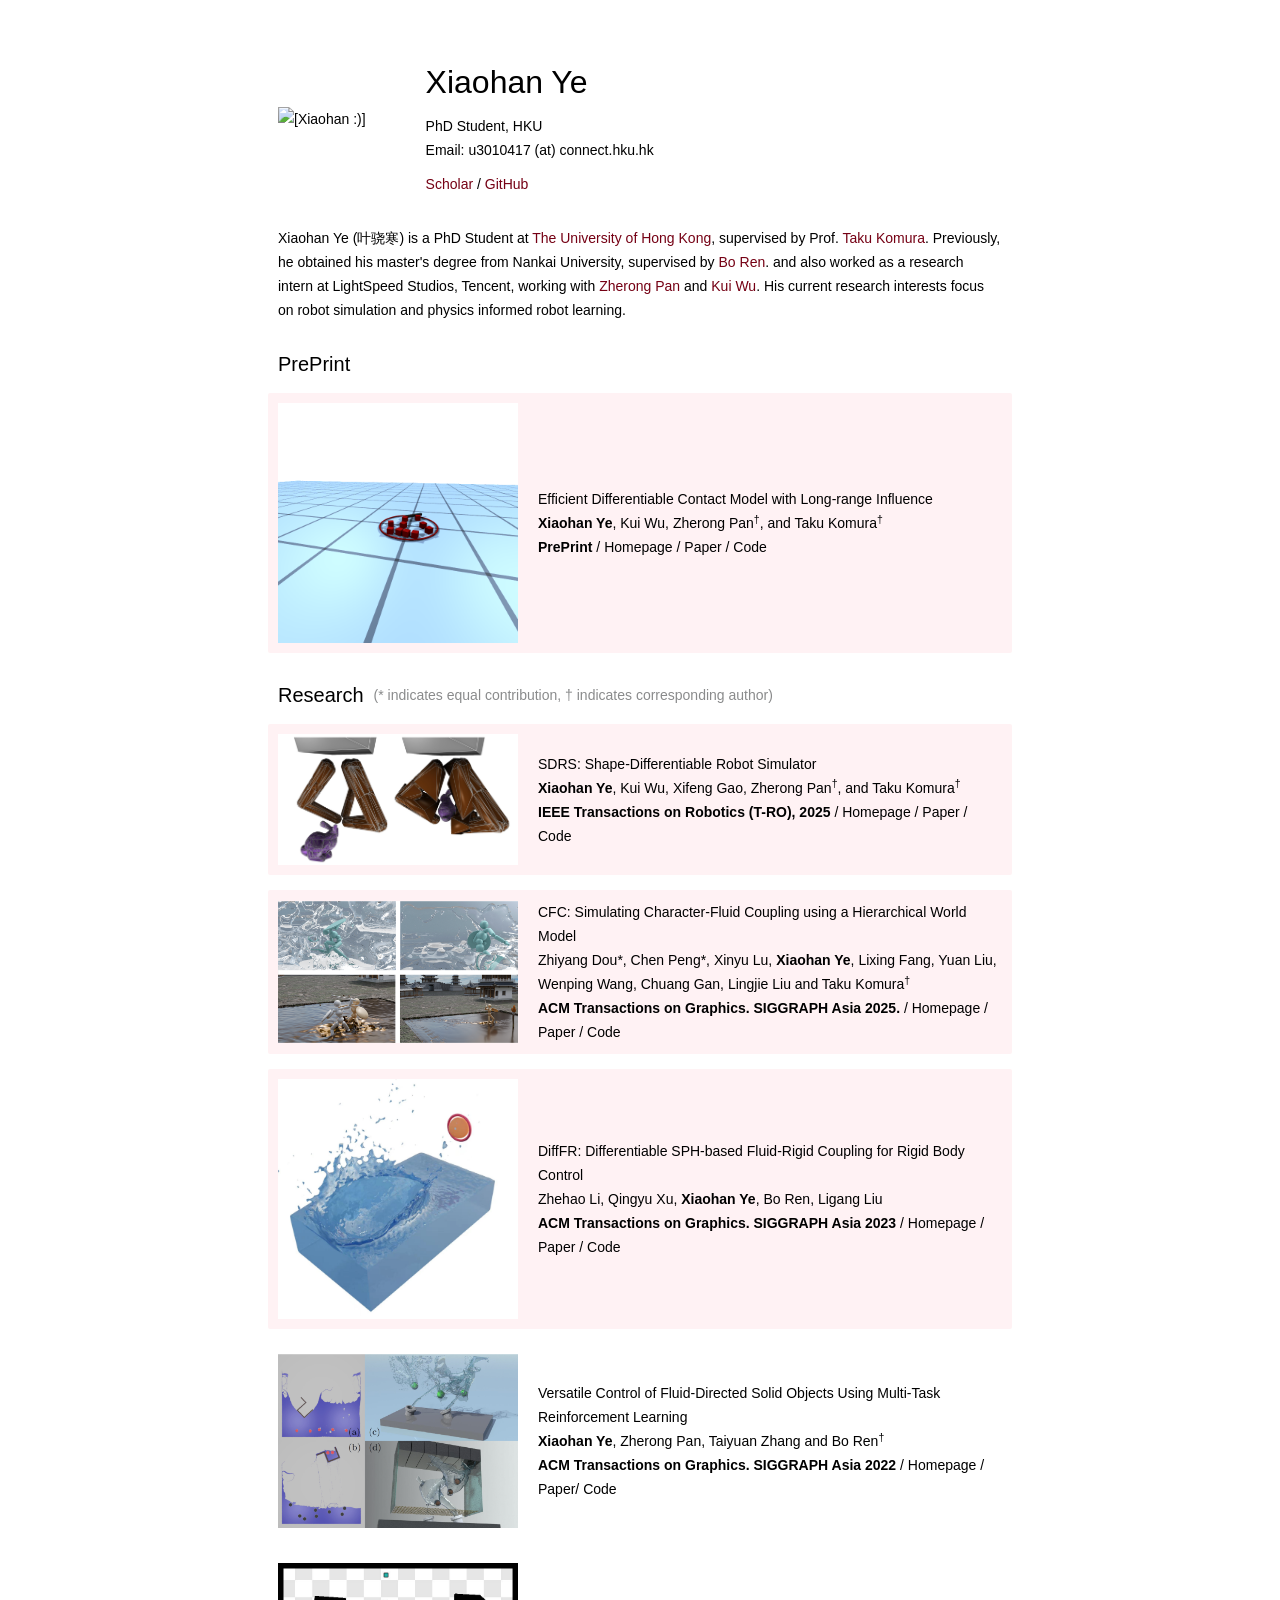
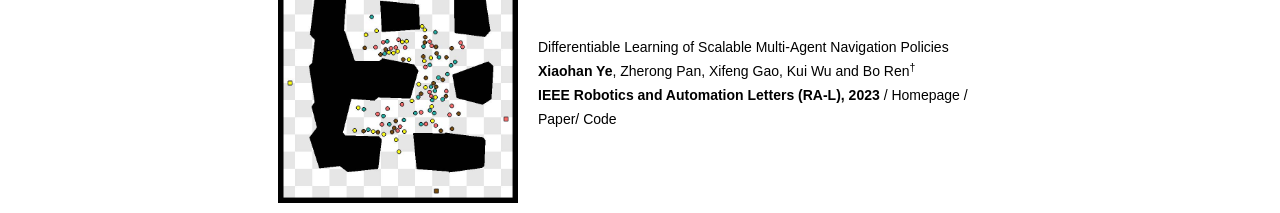
==== commit 634e05fd: "add sdrs" ====
--- a/index.html
+++ b/index.html
@@ -73,18 +73,7 @@
 
 <body>
 
-  <nav class="site-nav">
-    <div class="site-nav-inner">
-      <a href="#home" class="site-brand">Xiaohan Ye</a>
-      <div class="site-links">
-        <a href="#bio">Bio</a>
-        <a href="#pub">Research</a>
-        <a href="sdrs/">SDRS</a>
-      </div>
-    </div>
-  </nav>
-
-  <div class="container-fluid">
+  <div class="container-fluid" style="padding-top: 10px;">
 
     <!-- Home -->
     <div class="sec-wrapper home-wrapper" id="home">
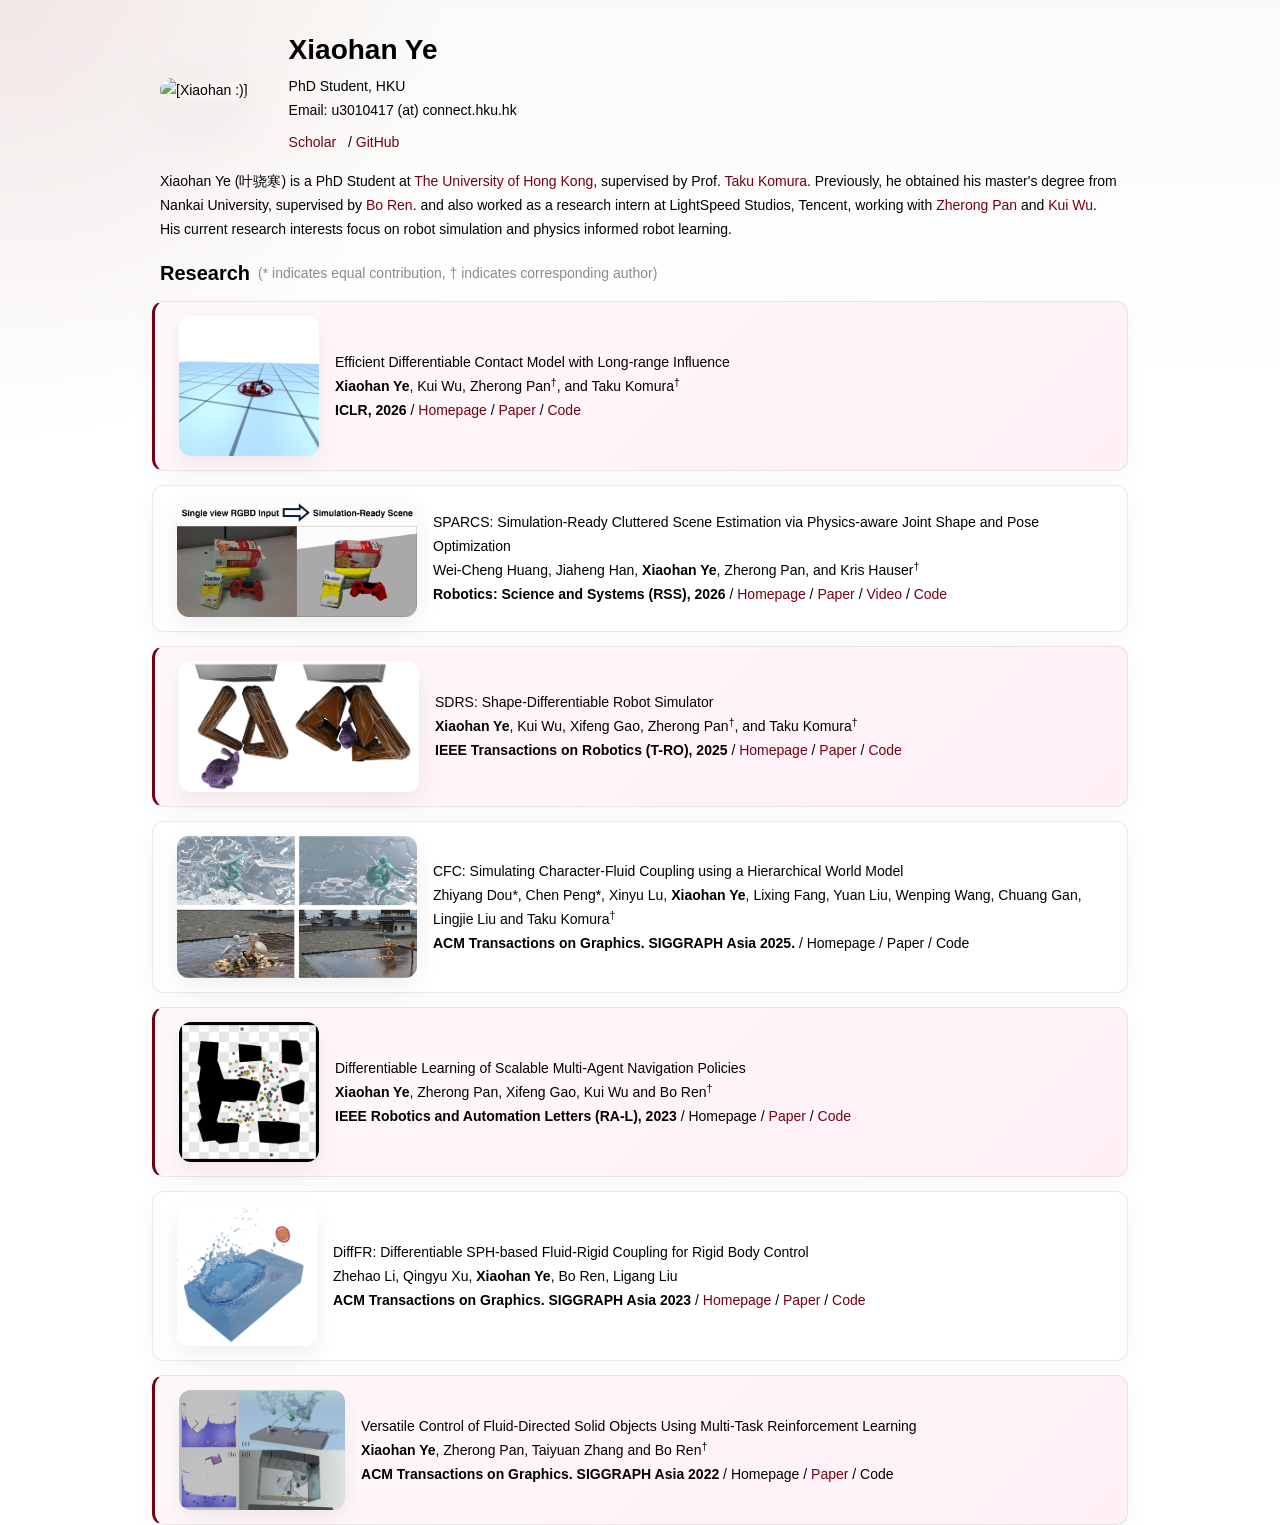
==== commit 22ff0dcf: "update" ====
--- a/index.html
+++ b/index.html
@@ -123,16 +123,20 @@
     </div>
     <!-- Bio -->
 
-    <!-- PrePrint -->
+    <!-- Research -->
     <div class="sec-wrapper pub-wrapper" id="pub">
 
       <div class="row section-head">
         <div class="col-md-auto col-wrapper">
-          <div class="section-title">PrePrint</div>
-        </div>
-      </div>
-    <!-- begin -->
-      <div class="section-item representative">
+          <div class="section-title">Research</div>
+        </div>
+        <div class="col-md section-sub col-wrapper">
+          (* indicates equal contribution, † indicates corresponding author)
+        </div>
+      </div>
+
+      <!-- begin - 2026 - LRI (First Author) -->
+      <div class="section-item representative first-author lri-article">
         <div class="row align-items-center">
           <div class="col-xs-12 col-md-auto col-wrapper">
             <div class="figure">
@@ -151,30 +155,46 @@
               Taku Komura<sup>†</sup>
             </div>
             <div class="link">
-              <span class="venue">PrePrint</span> /
-              Homepage /
+              <span class="venue">ICLR, 2026</span> /
+              <a href="https://openreview.net/forum?id=YSIHQy80Cr">Homepage</a> /
               <a href="https://arxiv.org/abs/2509.20917">Paper</a> /
-              Code
-            </div>
-          </div>
-        </div>
-      </div>
-      <!-- end -->
-
-    <!-- Research -->
-    <div class="sec-wrapper pub-wrapper" id="pub">
-
-      <div class="row section-head">
-        <div class="col-md-auto col-wrapper">
-          <div class="section-title">Research</div>
-        </div>
-        <div class="col-md section-sub col-wrapper">
-          (* indicates equal contribution, † indicates corresponding author)
-        </div>
-      </div>
-
-      <!-- begin -->
-      <div class="section-item representative">
+              <a href="https://openreview.net/pdf?id=YSIHQy80Cr">Code</a>
+            </div>
+          </div>
+        </div>
+      </div>
+      <!-- end -->
+
+      <!-- begin - 2026 - SPARCS -->
+      <div class="section-item">
+        <div class="row align-items-center">
+          <div class="col-xs-12 col-md-auto col-wrapper">
+            <div class="figure">
+                <img src="assets/SPARCS/SPARCS.gif" alt="[SPARCS]">
+            </div>
+          </div>
+          <div class="col-xs-12 col-md col-wrapper">
+            <div class="title">
+              SPARCS: Simulation-Ready Cluttered Scene Estimation via Physics-aware Joint Shape and Pose Optimization
+            </div>
+            <div class="link">
+              Wei-Cheng Huang, Jiaheng Han, <span class="venue">Xiaohan Ye</span>, Zherong Pan,
+              and Kris Hauser<sup>†</sup>
+            </div>
+            <div class="link">
+              <span class="venue">Robotics: Science and Systems (RSS), 2026</span> /
+              <a href="https://rory-weicheng.github.io/SPARCS/">Homepage</a> /
+              <a href="https://arxiv.org/abs/2602.20150">Paper</a> /
+              <a href="https://www.youtube.com/watch?v=Zz4n3vgwixM">Video</a> /
+              <a href="https://rory-weicheng.github.io/SPARCS/">Code</a>
+            </div>
+          </div>
+        </div>
+      </div>
+      <!-- end -->
+
+      <!-- begin - 2025 - SDRS (First Author) -->
+      <div class="section-item representative first-author">
         <div class="row align-items-center">
           <div class="col-xs-12 col-md-auto col-wrapper">
             <div class="figure">
@@ -204,7 +224,7 @@
       </div>
       <!-- end -->
 
-      <!-- begin -->
+      <!-- begin - 2025 - CFC -->
       <div class="section-item representative">
         <div class="row align-items-center">
           <div class="col-xs-12 col-md-auto col-wrapper">
@@ -231,8 +251,35 @@
       </div>
       <!-- end -->
 
-      <!-- begin -->
-      <div class="section-item representative">
+      <!-- begin - 2023 - DIFFMA (First Author) -->
+      <div class="section-item first-author diffma-article">
+        <div class="row align-items-center">
+          <div class="col-xs-12 col-md-auto col-wrapper">
+            <div class="figure">
+                <img src="assets/DIFFMA/yxh_RAL2023.webp" alt="[DIFFMA]">
+            </div>
+          </div>
+          <div class="col-xs-12 col-md col-wrapper">
+            <div class="title">
+              Differentiable Learning of Scalable Multi-Agent Navigation Policies
+            </div>
+            <div class="link">
+              <span class="venue">Xiaohan Ye</span>, Zherong Pan, Xifeng Gao, Kui Wu 
+              and Bo Ren<sup>†</sup>
+            </div>
+            <div class="link">
+              <span class="venue">IEEE Robotics and Automation Letters (RA-L), 2023</span> /
+              Homepage /
+              <a href="DIFFMA/yxh_RAL2023.pdf" target="_blank">Paper</a> /
+              <a href="https://github.com/XiaohanYE99/kernel-based-navigation">Code</a>
+            </div>
+          </div>
+        </div>
+      </div>
+      <!-- end -->
+
+      <!-- begin - 2023 - DiffFR -->
+      <div class="section-item representative difffr-article">
         <div class="row align-items-center">
           <div class="col-xs-12 col-md-auto col-wrapper">
             <div class="figure">
@@ -257,8 +304,8 @@
       </div>
       <!-- end -->
 
-      <!-- begin -->
-      <div class="section-item">
+      <!-- begin - 2022 - FluidRL (First Author) -->
+      <div class="section-item first-author fluidrl-article">
         <div class="row align-items-center">
           <div class="col-xs-12 col-md-auto col-wrapper">
             <div class="figure">
@@ -276,35 +323,8 @@
             <div class="link">
               <span class="venue">ACM Transactions on Graphics. SIGGRAPH Asia 2022</span> /
               Homepage /
-              <a href="FluidRL/yxh_2022tog.pdf" target="_blank">Paper</a>/
+              <a href="FluidRL/yxh_2022tog.pdf" target="_blank">Paper</a> /
               Code
-            </div>
-          </div>
-        </div>
-      </div>
-      <!-- end -->
-
-      <!-- begin -->
-      <div class="section-item">
-        <div class="row align-items-center">
-          <div class="col-xs-12 col-md-auto col-wrapper">
-            <div class="figure">
-                <img src="assets/DIFFMA/yxh_RAL2023.webp" alt="[DIFFMA]">
-            </div>
-          </div>
-          <div class="col-xs-12 col-md col-wrapper">
-            <div class="title">
-              Differentiable Learning of Scalable Multi-Agent Navigation Policies
-            </div>
-            <div class="link">
-              <span class="venue">Xiaohan Ye</span>, Zherong Pan, Xifeng Gao, Kui Wu 
-              and Bo Ren<sup>†</sup>
-            </div>
-            <div class="link">
-              <span class="venue">IEEE Robotics and Automation Letters (RA-L), 2023</span> /
-              Homepage /
-              <a href="DIFFMA/yxh_RAL2023.pdf" target="_blank">Paper</a>/
-              <a href="https://github.com/XiaohanYE99/kernel-based-navigation">Code</a>
             </div>
           </div>
         </div>
@@ -313,9 +333,6 @@
 
     </div>
     <!-- /pub-wrapper Research -->
-
-    </div>
-    <!-- /pub-wrapper PrePrint -->
 
   </div>
   <!-- /container-fluid -->
--- a/css/style.css
+++ b/css/style.css
@@ -7,6 +7,9 @@
   --light-gray: #c2c0bf;
   --dark-gray: #8a8b8c;
   --very-dark-gray: #2d2d2d;
+  --soft-background: #fbfaf8;
+  --card-background: rgba(255, 255, 255, 0.86);
+  --card-shadow: 0 18px 55px rgba(45, 45, 45, 0.08);
 
   --text: black;
   --background: white;
@@ -14,7 +17,7 @@
   --night-text: white;
   --night-background: #121414;
 
-  --page-width: 768px;
+  --page-width: 1000px;
 
   --font-size: 14px;
   --mobile-font-size: 16px;
@@ -53,7 +56,9 @@
   line-height: var(--line-height);
   color: var(--text);
   font-weight: normal;
-  background: var(--background);
+  background:
+    radial-gradient(circle at top left, rgba(117, 0, 20, 0.08), transparent 28rem),
+    linear-gradient(180deg, var(--soft-background), var(--background) 24rem);
 }
 
 @media (prefers-color-scheme: dark) {
@@ -112,27 +117,44 @@
 }
 
 .section-item {
+  margin-top: 12px;
+}
+
+.section-head {
   margin-top: 20px;
-}
-
-.section-head {
-  margin-top: 30px;
+  margin-bottom: 5px;
 }
 
 .section-title {
-  font-weight: normal;
+  font-weight: bold;
   font-size: var(--section-title-font-size);
   line-height: var(--line-height);
   display: inline-block;
 }
 
 .col-wrapper {
-  padding-left: 10px;
-  padding-right: 10px;
+  padding-left: 8px;
+  padding-right: 8px;
 }
 
 .sec-wrapper {
-  margin-top: 30px;
+  margin-top: 15px;
+}
+
+/* Publication links - plain text style */
+.pub-wrapper .link a {
+  color: var(--cardinal);
+  text-decoration: none;
+}
+
+.pub-wrapper .link a:hover {
+  text-decoration: underline;
+}
+
+@media (prefers-color-scheme: dark) {
+  .pub-wrapper .link a {
+    color: var(--light-cardinal);
+  }
 }
 
 .section-sub {
@@ -141,14 +163,29 @@
   color: var(--dark-gray);
 }
 
-.representative {
-  background-color: var(--very-light-cardinal);
-  border-radius: 2px;
-}
-
-@media (prefers-color-scheme: dark) {
-  .representative {
-    background-color: var(--dark-cardinal);
+/* Non-first author - white background */
+.pub-wrapper .section-item {
+  background: white;
+  border-left: 2px solid var(--light-gray);
+}
+
+/* First author highlight - very light pink background */
+.pub-wrapper .section-item.first-author {
+  background: linear-gradient(135deg, rgba(255, 248, 250, 1) 0%, rgba(255, 240, 245, 1) 100%);
+  border-left: 3px solid var(--cardinal);
+}
+
+@media (prefers-color-scheme: dark) {
+  /* Non-first author - dark background */
+  .pub-wrapper .section-item {
+    background: var(--night-background);
+    border-left: 2px solid var(--dark-gray);
+  }
+  
+  /* First author - darker pink/red background */
+  .pub-wrapper .section-item.first-author {
+    background: linear-gradient(135deg, rgba(80, 0, 20, 1) 0%, rgba(100, 0, 25, 1) 100%);
+    border-left: 3px solid var(--light-cardinal);
   }
 }
 
@@ -181,23 +218,31 @@
 
 .home-wrapper .picture img {
   width: 100%;
-  max-width: 200px;
-  margin-right: 40px;
+  max-width: 160px;
+  margin-right: 25px;
+  border-radius: 16px;
+  box-shadow: var(--card-shadow);
 }
 
 .home-wrapper .description {
-  margin-top: 30px;
+  margin-top: 10px;
 }
 
 .home-wrapper .description .name {
-  font-size: var(--name-font-size);
-  margin-bottom: 20px;
+  font-size: 28px;
+  line-height: 1.1;
+  margin-bottom: 8px;
+  font-weight: bold;
 }
 
 .home-wrapper .social {
-  margin-top: 10px;
+  margin-top: 8px;
   margin-bottom: 0;
   padding: 0;
+}
+
+.home-wrapper .social a[href] {
+  margin-right: 8px;
 }
 
 /*------------------
@@ -270,9 +315,18 @@
  *------------------*/
 
 .pub-wrapper .section-item {
-  margin-top: 15px;
-  padding-top: 10px;
-  padding-bottom: 10px;
+  margin-top: 14px;
+  padding: 14px 16px;
+  border: 1px solid rgba(194, 192, 191, 0.35);
+  border-radius: 12px;
+  background: var(--card-background);
+  box-shadow: 0 6px 20px rgba(45, 45, 45, 0.04);
+  transition: transform 0.15s ease-in-out, box-shadow 0.15s ease-in-out;
+}
+
+.pub-wrapper .section-item:hover {
+  transform: translateY(-2px);
+  box-shadow: var(--card-shadow);
 }
 
 .pub-wrapper a {
@@ -308,6 +362,24 @@
 .pub-wrapper .figure img {
   max-width: 240px;
   width: 100%;
+  border-radius: 12px;
+  box-shadow: 0 8px 22px rgba(45, 45, 45, 0.08);
+}
+
+/* Specific articles image heights */
+.pub-wrapper .section-item.lri-article .figure img,
+.pub-wrapper .section-item.diffma-article .figure img,
+.pub-wrapper .section-item.difffr-article .figure img {
+  max-height: 140px;
+  max-width: 200px;
+  object-fit: contain;
+}
+
+/* FluidRL - slightly smaller */
+.pub-wrapper .section-item.fluidrl-article .figure img {
+  max-height: 120px;
+  max-width: 180px;
+  object-fit: contain;
 }
 
 @media (max-width: 767.98px) {
